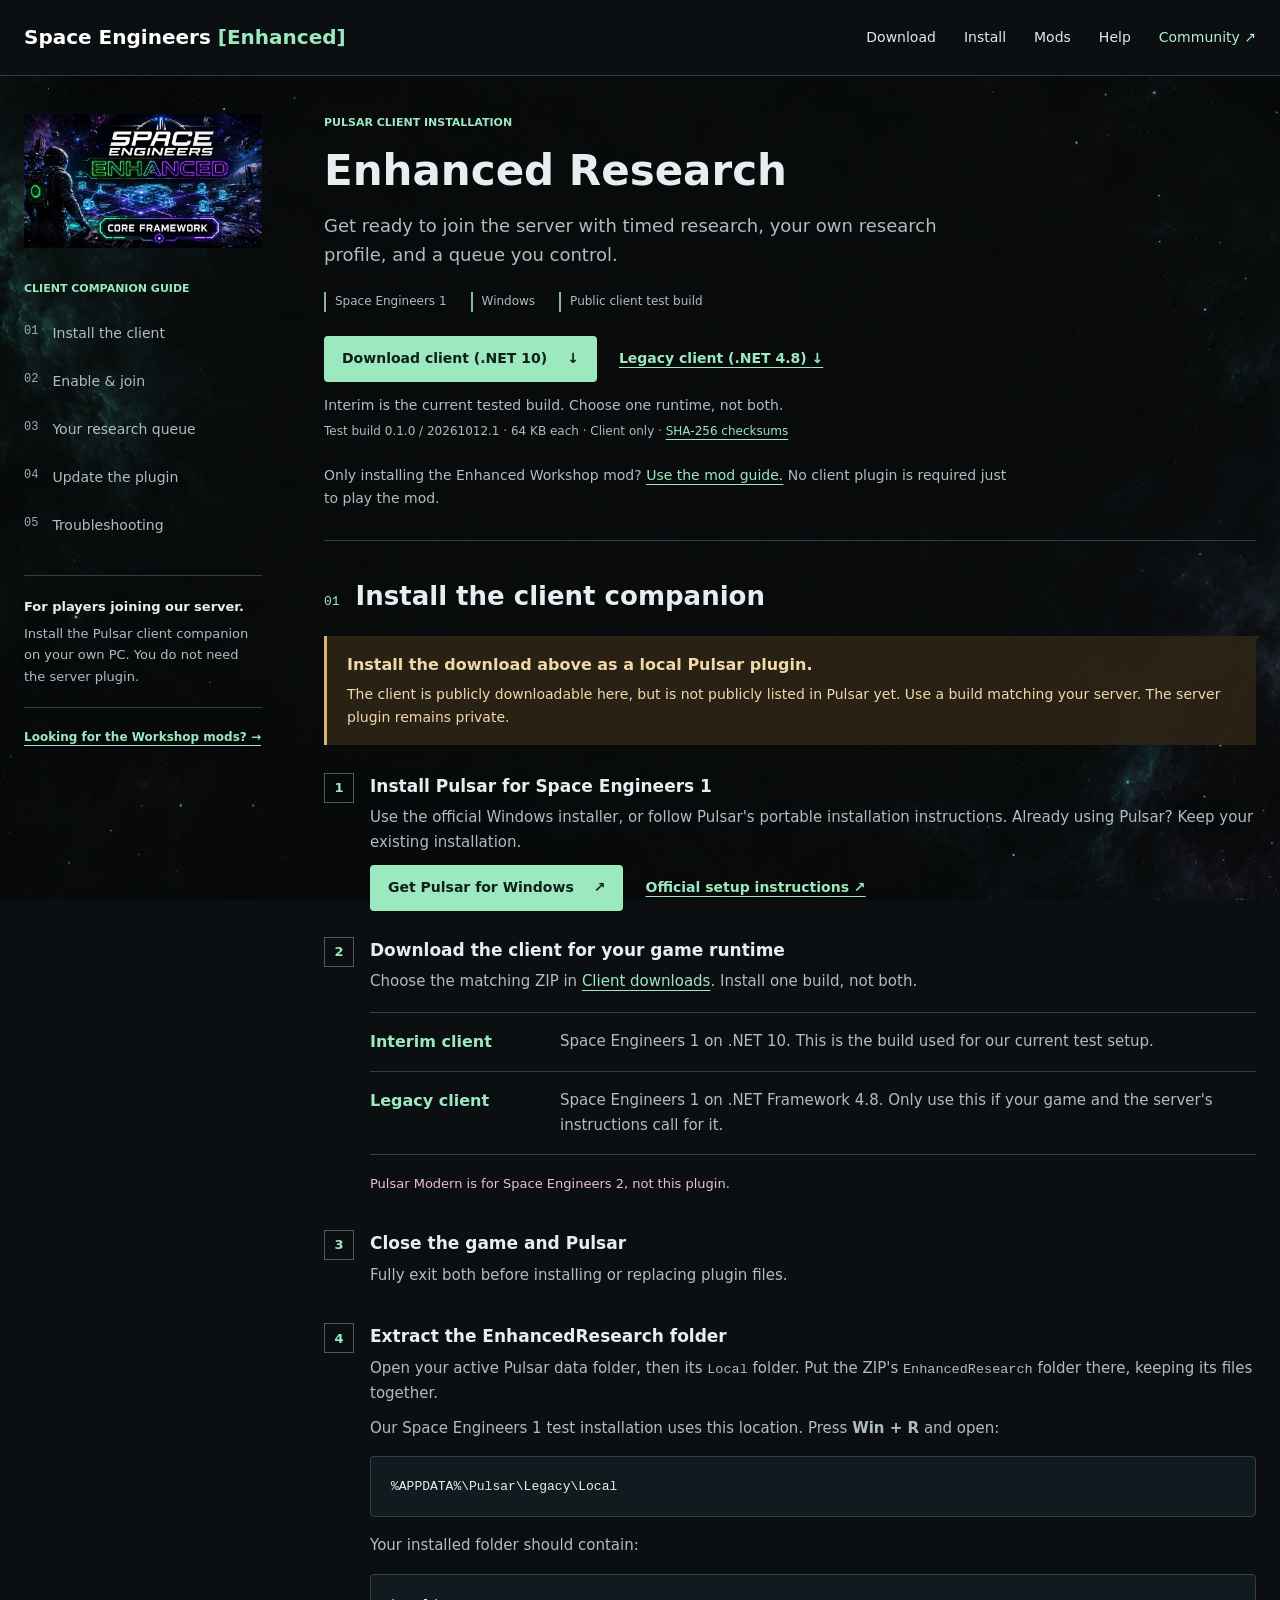
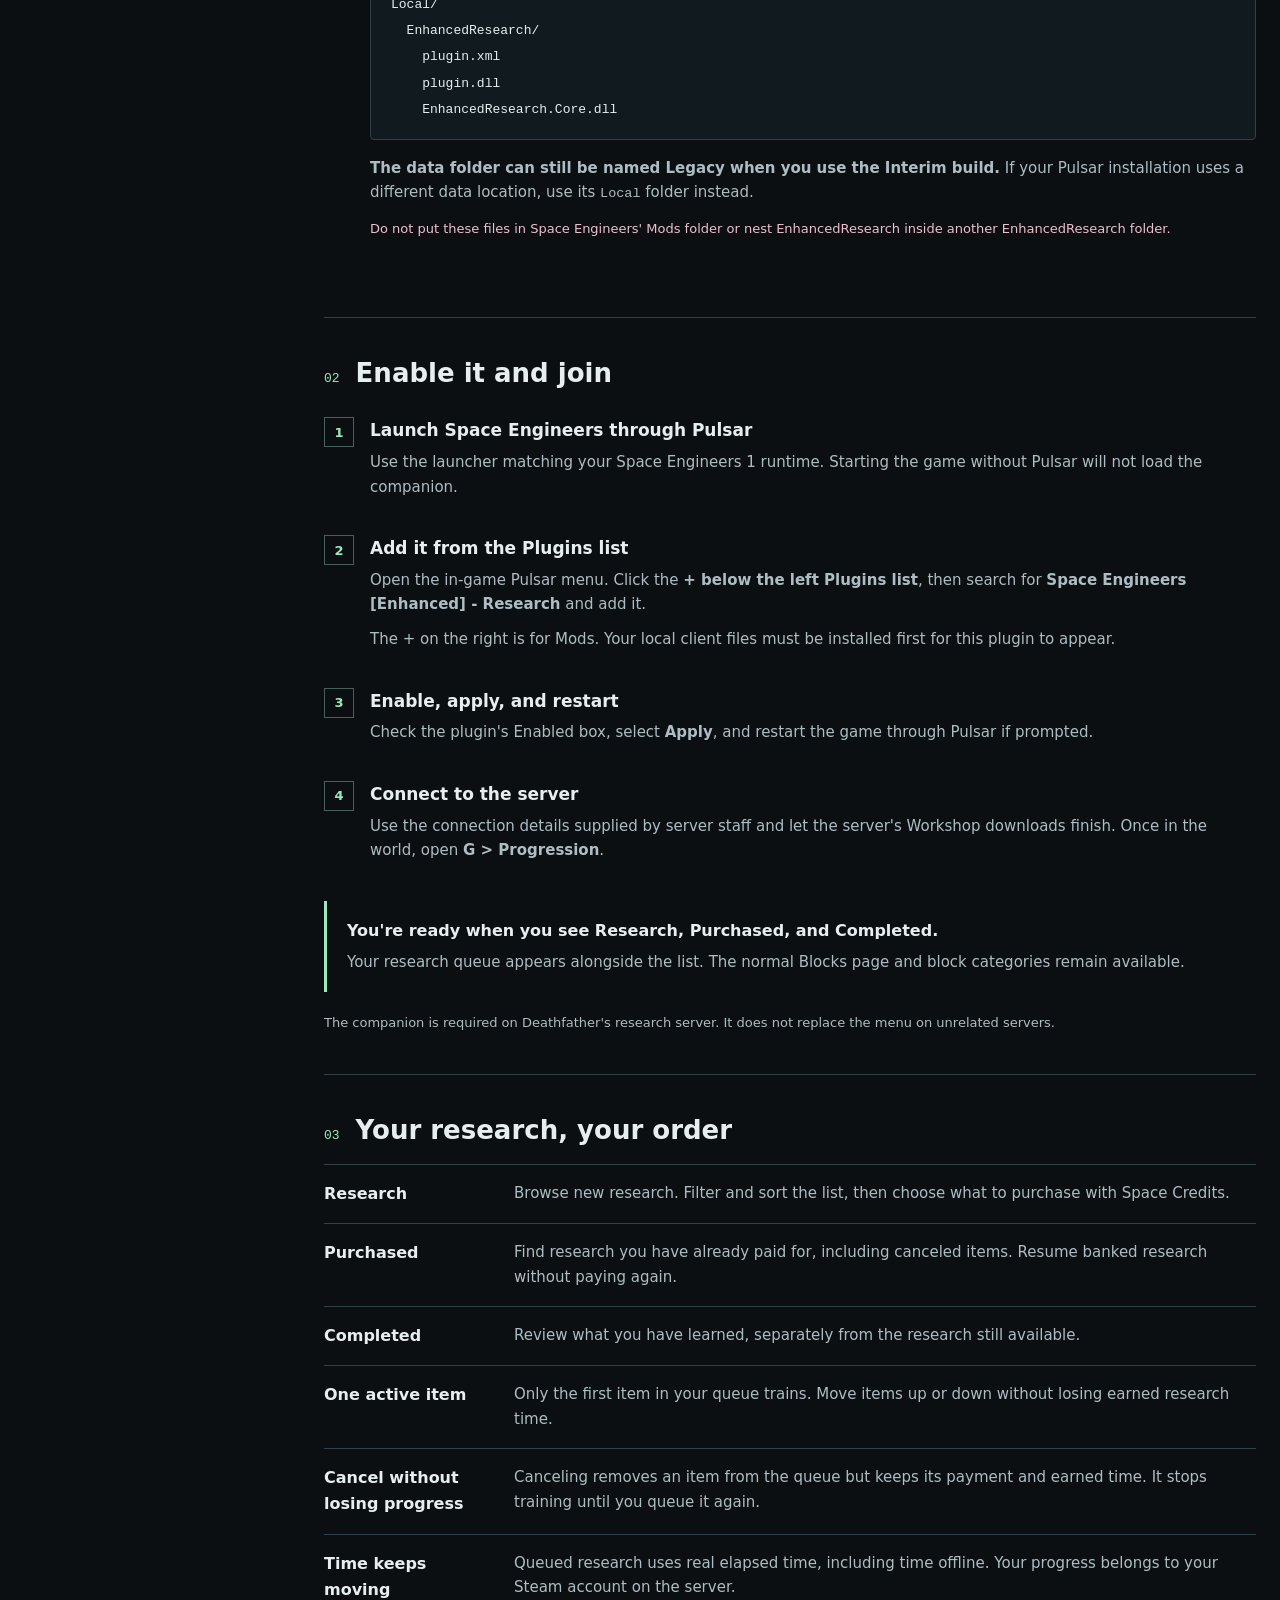
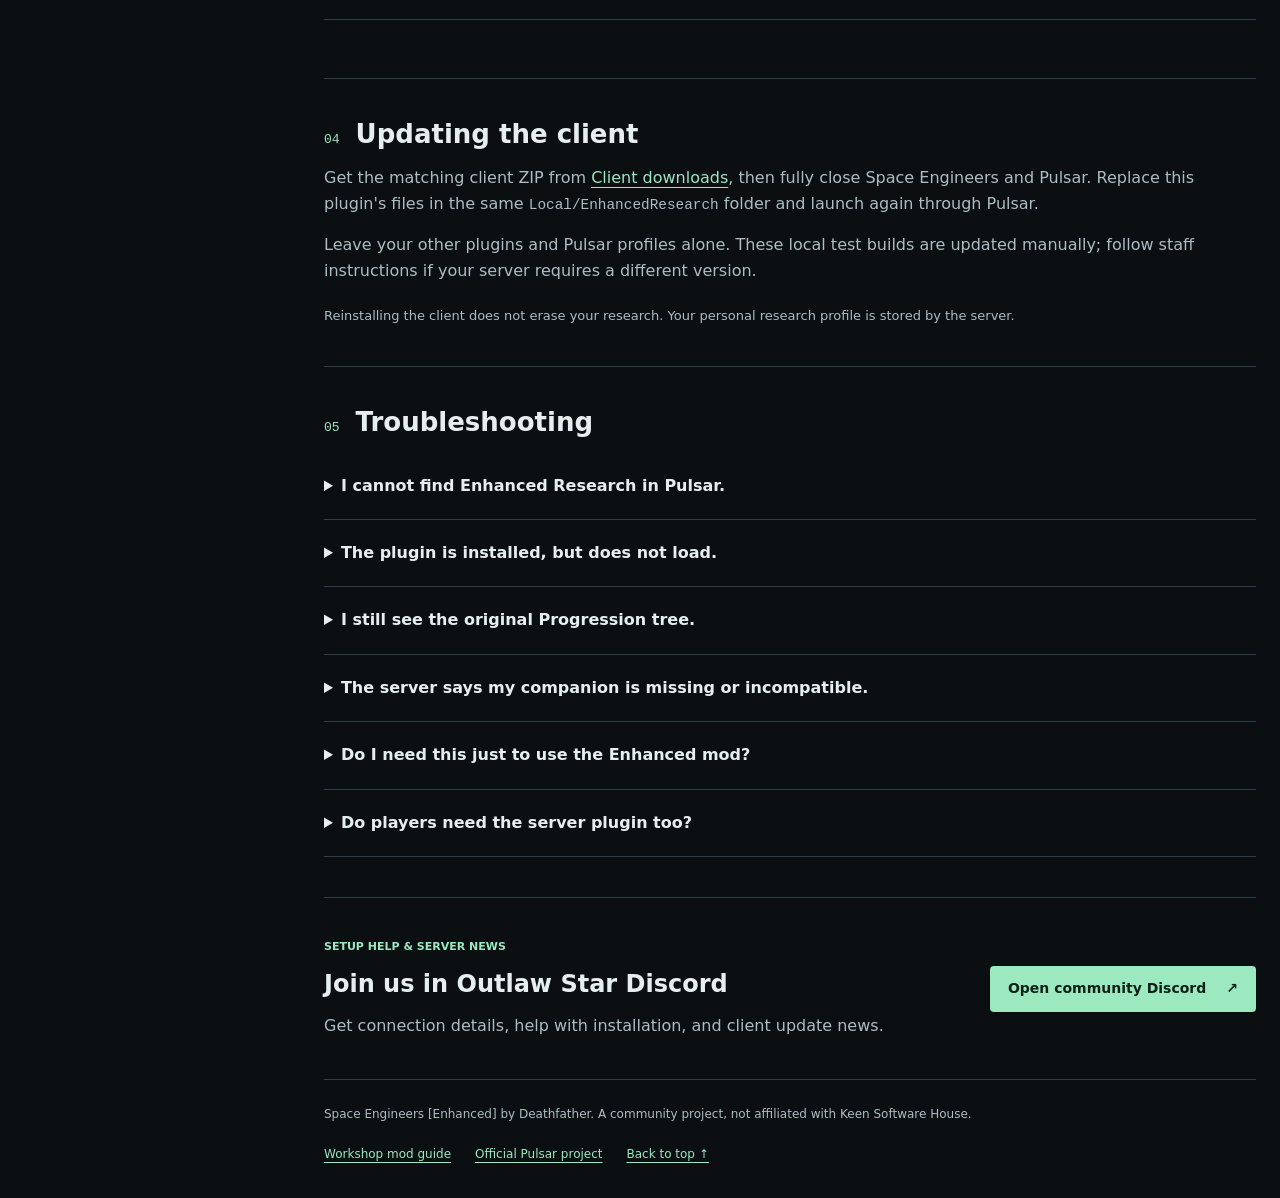
==== docs/index.html @ 2a44ee4c "Name Outlaw Star Discord in community heading" ====
<!doctype html>
<html lang="en">
<head>
  <meta charset="utf-8">
  <meta name="viewport" content="width=device-width, initial-scale=1">
  <title>Enhanced Research | Client Installation</title>
  <meta name="description" content="Install the Enhanced Research client companion with Pulsar for Space Engineers 1. Client setup, activation, updates, and troubleshooting for players.">
  <meta name="theme-color" content="#0b0f12">
  <meta property="og:title" content="Enhanced Research | Client Installation">
  <meta property="og:description" content="Get your Pulsar client companion ready for the Enhanced Research server.">
  <meta property="og:type" content="website">
  <meta property="og:url" content="https://deathfather.github.io/Space-Engineers-Enhanced/">
  <meta property="og:image" content="https://deathfather.github.io/Space-Engineers-Enhanced/assets/enhanced.jpg">
  <link rel="canonical" href="https://deathfather.github.io/Space-Engineers-Enhanced/">
  <link rel="stylesheet" href="styles.css?v=5">
</head>
<body>
  <a class="skip" href="#main">Skip to guide</a>
  <header class="site-header">
    <a class="wordmark" href="#main">Space Engineers <span>[Enhanced]</span></a>
    <nav aria-label="Main navigation">
      <a href="#downloads">Download</a><a href="#install">Install</a><a href="mods.html">Mods</a><a href="#help">Help</a>
      <a class="community-link" href="https://discord.gg/V2mS2hEQAy">Community <span aria-hidden="true">&#8599;</span></a>
    </nav>
  </header>

  <div class="page-layout">
    <aside class="sidebar" aria-label="Guide navigation">
      <a class="brand-art" href="assets/enhanced.jpg" aria-label="View Enhanced artwork">
        <img src="assets/enhanced.jpg" alt="Space Engineers Enhanced artwork" width="1672" height="941">
      </a>
      <p class="nav-label">CLIENT COMPANION GUIDE</p>
      <nav aria-label="On this page">
        <a href="#install"><span>01</span>Install the client</a>
        <a href="#activate"><span>02</span>Enable &amp; join</a>
        <a href="#research"><span>03</span>Your research queue</a>
        <a href="#updates"><span>04</span>Update the plugin</a>
        <a href="#help"><span>05</span>Troubleshooting</a>
      </nav>
      <div class="sidebar-note"><strong>For players joining our server.</strong><p>Install the Pulsar client companion on your own PC. You do not need the server plugin.</p></div>
      <a class="text-link" href="mods.html">Looking for the Workshop mods? <span aria-hidden="true">&#8594;</span></a>
    </aside>

    <main id="main">
      <div class="page-intro">
        <p class="eyebrow">PULSAR CLIENT INSTALLATION</p>
        <h1>Enhanced Research</h1>
        <p class="intro">Get ready to join the server with timed research, your own research profile, and a queue you control.</p>
        <div class="intro-meta"><span>Space Engineers 1</span><span>Windows</span><span>Public client test build</span></div>
        <div id="downloads" class="client-downloads" aria-label="Client downloads">
          <div class="install-links">
            <a class="button primary" href="downloads/EnhancedResearch-Client-Interim-0.1.0-20261012.1.zip" download>Download client (.NET 10) <span aria-hidden="true">&#8595;</span></a>
            <a class="text-link" href="downloads/EnhancedResearch-Client-Legacy-0.1.0-20261012.1.zip" download>Legacy client (.NET 4.8) <span aria-hidden="true">&#8595;</span></a>
          </div>
          <p>Interim is the current tested build. Choose one runtime, not both.</p>
          <p class="download-meta">Test build 0.1.0 / 20261012.1 &middot; 64 KB each &middot; Client only &middot; <a href="downloads/checksums.json">SHA-256 checksums</a></p>
        </div>
        <p class="guide-switch">Only installing the Enhanced Workshop mod? <a href="mods.html">Use the mod guide.</a> No client plugin is required just to play the mod.</p>
      </div>

      <section id="install" aria-labelledby="install-title">
        <div class="section-title"><span class="section-number">01</span><h2 id="install-title">Install the client companion</h2></div>
        <div class="notice"><strong>Install the download above as a local Pulsar plugin.</strong><p>The client is publicly downloadable here, but is not publicly listed in Pulsar yet. Use a build matching your server. The server plugin remains private.</p></div>
        <ol class="steps">
          <li><div><h4>Install Pulsar for Space Engineers 1</h4><p>Use the official Windows installer, or follow Pulsar's portable installation instructions. Already using Pulsar? Keep your existing installation.</p><div class="install-links"><a class="button primary" href="https://github.com/StarCpt/Pulsar-Installer/releases/latest">Get Pulsar for Windows <span aria-hidden="true">&#8599;</span></a><a class="text-link" href="https://github.com/SpaceGT/Pulsar#readme">Official setup instructions <span aria-hidden="true">&#8599;</span></a></div></div></li>
          <li><div><h4>Download the client for your game runtime</h4><p>Choose the matching ZIP in <a href="#downloads">Client downloads</a>. Install one build, not both.</p>
            <dl class="runtime-list">
              <div><dt>Interim client</dt><dd>Space Engineers 1 on .NET 10. This is the build used for our current test setup.</dd></div>
              <div><dt>Legacy client</dt><dd>Space Engineers 1 on .NET Framework 4.8. Only use this if your game and the server's instructions call for it.</dd></div>
            </dl>
            <p class="inline-note">Pulsar Modern is for Space Engineers 2, not this plugin.</p>
          </div></li>
          <li><div><h4>Close the game and Pulsar</h4><p>Fully exit both before installing or replacing plugin files.</p></div></li>
          <li><div><h4>Extract the EnhancedResearch folder</h4><p>Open your active Pulsar data folder, then its <code>Local</code> folder. Put the ZIP's <code>EnhancedResearch</code> folder there, keeping its files together.</p><p>Our Space Engineers 1 test installation uses this location. Press <strong>Win + R</strong> and open:</p>
            <pre class="folder-path"><code>%APPDATA%\Pulsar\Legacy\Local</code></pre>
            <p>Your installed folder should contain:</p>
            <pre class="file-tree"><code>Local/
  EnhancedResearch/
    plugin.xml
    plugin.dll
    EnhancedResearch.Core.dll</code></pre>
            <p><strong>The data folder can still be named Legacy when you use the Interim build.</strong> If your Pulsar installation uses a different data location, use its <code>Local</code> folder instead.</p>
            <p class="inline-note">Do not put these files in Space Engineers' Mods folder or nest EnhancedResearch inside another EnhancedResearch folder.</p>
          </div></li>
        </ol>
      </section>

      <section id="activate" aria-labelledby="activate-title">
        <div class="section-title"><span class="section-number">02</span><h2 id="activate-title">Enable it and join</h2></div>
        <ol class="steps">
          <li><div><h4>Launch Space Engineers through Pulsar</h4><p>Use the launcher matching your Space Engineers 1 runtime. Starting the game without Pulsar will not load the companion.</p></div></li>
          <li><div><h4>Add it from the Plugins list</h4><p>Open the in-game Pulsar menu. Click the <strong>+ below the left Plugins list</strong>, then search for <strong>Space Engineers [Enhanced] - Research</strong> and add it.</p><p>The + on the right is for Mods. Your local client files must be installed first for this plugin to appear.</p></div></li>
          <li><div><h4>Enable, apply, and restart</h4><p>Check the plugin's Enabled box, select <strong>Apply</strong>, and restart the game through Pulsar if prompted.</p></div></li>
          <li><div><h4>Connect to the server</h4><p>Use the connection details supplied by server staff and let the server's Workshop downloads finish. Once in the world, open <strong>G &gt; Progression</strong>.</p></div></li>
        </ol>
        <div class="success-note"><strong>You're ready when you see Research, Purchased, and Completed.</strong><p>Your research queue appears alongside the list. The normal Blocks page and block categories remain available.</p></div>
        <p class="footnote">The companion is required on Deathfather's research server. It does not replace the menu on unrelated servers.</p>
      </section>

      <section id="research" aria-labelledby="research-title">
        <div class="section-title"><span class="section-number">03</span><h2 id="research-title">Your research, your order</h2></div>
        <dl class="feature-list">
          <div><dt>Research</dt><dd>Browse new research. Filter and sort the list, then choose what to purchase with Space Credits.</dd></div>
          <div><dt>Purchased</dt><dd>Find research you have already paid for, including canceled items. Resume banked research without paying again.</dd></div>
          <div><dt>Completed</dt><dd>Review what you have learned, separately from the research still available.</dd></div>
          <div><dt>One active item</dt><dd>Only the first item in your queue trains. Move items up or down without losing earned research time.</dd></div>
          <div><dt>Cancel without losing progress</dt><dd>Canceling removes an item from the queue but keeps its payment and earned time. It stops training until you queue it again.</dd></div>
          <div><dt>Time keeps moving</dt><dd>Queued research uses real elapsed time, including time offline. Your progress belongs to your Steam account on the server.</dd></div>
        </dl>
      </section>

      <section id="updates" aria-labelledby="updates-title">
        <div class="section-title"><span class="section-number">04</span><h2 id="updates-title">Updating the client</h2></div>
        <p>Get the matching client ZIP from <a href="#downloads">Client downloads</a>, then fully close Space Engineers and Pulsar. Replace this plugin's files in the same <code>Local/EnhancedResearch</code> folder and launch again through Pulsar.</p>
        <p>Leave your other plugins and Pulsar profiles alone. These local test builds are updated manually; follow staff instructions if your server requires a different version.</p>
        <p class="footnote">Reinstalling the client does not erase your research. Your personal research profile is stored by the server.</p>
      </section>

      <section id="help" aria-labelledby="help-title">
        <div class="section-title"><span class="section-number">05</span><h2 id="help-title">Troubleshooting</h2></div>
        <details><summary>I cannot find Enhanced Research in Pulsar.</summary><div><p>Install the downloaded client package first, then restart through Pulsar. Check that <code>plugin.xml</code>, <code>plugin.dll</code>, and <code>EnhancedResearch.Core.dll</code> are directly inside your active <code>Local/EnhancedResearch</code> folder.</p><p>Click the <strong>+ below the left Plugins list</strong> and search there. This download is not a Pulsar catalog listing, so the local package must be installed before it appears.</p></div></details>
        <details><summary>The plugin is installed, but does not load.</summary><div><p>Check that you have the correct Interim or Legacy build, that it is enabled in your active Pulsar profile, and that you launched through Pulsar. Do not mix files from the two builds. Send staff the Pulsar log if it still fails.</p></div></details>
        <details><summary>I still see the original Progression tree.</summary><div><p>Confirm that you are connected to the Enhanced Research server, not a different server or a local world. Check the plugin is enabled, apply the change, and restart through Pulsar. The custom page only activates on a compatible server.</p></div></details>
        <details><summary>The server says my companion is missing or incompatible.</summary><div><p>Ask staff for the client version matching the server. Close the game, install that package, enable it in Pulsar, and reconnect. Installing only the Workshop mods does not install the companion.</p></div></details>
        <details><summary>Do I need this just to use the Enhanced mod?</summary><div><p>No. The Enhanced Workshop mod works without Pulsar or this client plugin. This installation is for players joining a server that requires the companion. The optional Workshop Research add-on uses the native tree and is a different product. See the <a href="mods.html">Workshop mod guide</a> for those options.</p></div></details>
        <details><summary>Do players need the server plugin too?</summary><div><p>No. Players only install the Pulsar client companion. The server component is managed by the server operator and is not being publicly distributed.</p></div></details>
      </section>

      <section class="community" aria-labelledby="community-title"><div><p class="eyebrow">SETUP HELP &amp; SERVER NEWS</p><h2 id="community-title">Join us in Outlaw Star Discord</h2><p>Get connection details, help with installation, and client update news.</p></div><a class="button primary" href="https://discord.gg/V2mS2hEQAy">Open community Discord <span aria-hidden="true">&#8599;</span></a></section>
      <footer><p>Space Engineers [Enhanced] by Deathfather. A community project, not affiliated with Keen Software House.</p><div><a href="mods.html">Workshop mod guide</a><a href="https://github.com/SpaceGT/Pulsar">Official Pulsar project</a><a href="#main">Back to top &#8593;</a></div></footer>
    </main>
  </div>
</body>
</html>
---- docs/styles.css ----
:root {
  font-family: "Segoe UI", system-ui, sans-serif;
  color: #e7eef0;
  background: #0b0f12;
  color-scheme: dark;
  font-synthesis: none;
  --ink: #e7eef0;
  --muted: #adbdc3;
  --line: #304047;
  --green: #9ce8bf;
  --mint: #b6efcc;
}
* { box-sizing: border-box; letter-spacing: 0; }
html { scroll-behavior: smooth; scroll-padding-top: 98px; }
body { margin: 0; font-size: 16px; line-height: 1.65; position: relative; isolation: isolate; }
body::before { content: ""; position: fixed; inset: 0; z-index: -1; pointer-events: none; background: #0b0f12 url('assets/space-background.png') center / cover no-repeat; opacity: .8; }
button, input { font: inherit; }
button, a { -webkit-tap-highlight-color: transparent; }
a { color: var(--green); text-underline-offset: 4px; }
a:hover { color: #dcffed; }
:focus-visible { outline: 3px solid #eac486; outline-offset: 4px; }
img { display: block; max-width: 100%; height: auto; }
button { cursor: pointer; }
[hidden] { display: none !important; }
h1, h2, h3, h4, p { margin: 0 0 14px; }
h1, h2, h3, h4 { line-height: 1.2; }
h1 { font-size: 42px; font-weight: 720; }
h1 span { color: var(--green); }
h2 { font-size: 26px; font-weight: 650; }
h3 { font-size: 21px; font-weight: 650; }
h4 { font-size: 17px; font-weight: 650; }
strong { font-weight: 650; }
.skip { position: fixed; top: -80px; left: 20px; z-index: 100; padding: 12px 20px; background: #141d22; }
.skip:focus { top: 10px; }
.site-header { position: sticky; top: 0; z-index: 10; min-height: 76px; padding: 14px max(24px, calc((100% - 1320px) / 2)); background: #0b0f12; border-bottom: 1px solid var(--line); color: white; display: flex; align-items: center; justify-content: space-between; gap: 20px; }
.wordmark { color: white; font-size: 20px; font-weight: 800; text-decoration: none; line-height: 1.25; }
.wordmark span { color: var(--green); }
.wordmark:hover { color: var(--mint); }
.site-header nav { display: flex; gap: 28px; align-items: center; }
.site-header nav a { color: #e2e9e4; text-decoration: none; font-size: 14px; }
.site-header nav a:hover { color: var(--mint); text-decoration: underline; }
.site-header .community-link { color: var(--mint); }
.page-layout { max-width: 1320px; margin: auto; display: grid; grid-template-columns: 238px minmax(0, 1fr); gap: 62px; padding: 38px 24px 0; }
.sidebar { align-self: start; position: sticky; top: 110px; }
.brand-art { display: block; margin-bottom: 32px; }
.brand-art img { width: 100%; aspect-ratio: 1672 / 941; }
.nav-label, .eyebrow { font-size: 11px; font-weight: 750; color: var(--green); }
.sidebar nav { display: grid; gap: 4px; }
.sidebar nav a { display: flex; gap: 14px; padding: 10px 0; color: var(--muted); font-size: 14px; text-decoration: none; border-bottom: 1px solid transparent; }
.sidebar nav a:hover { color: var(--green); border-color: var(--line); }
.sidebar nav a span { color: #9aaeb6; font-family: ui-monospace, monospace; font-size: 12px; }
.sidebar-note { margin-top: 26px; padding: 20px 0; border-top: 1px solid var(--line); border-bottom: 1px solid var(--line); font-size: 13px; }
.sidebar-note p { margin: 6px 0 0; color: var(--muted); }
.sidebar > .text-link { display: inline-block; font-size: 12px; margin-top: 20px; }
main { min-width: 0; }
.page-intro { padding: 0 0 30px; border-bottom: 1px solid var(--line); }
.intro { max-width: 670px; font-size: 18px; color: var(--muted); }
.intro-meta { display: flex; flex-wrap: wrap; gap: 10px 24px; margin-top: 22px; font-size: 12px; color: var(--muted); }
.intro-meta span { border-left: 2px solid #81bc96; padding-left: 9px; }
.guide-switch { margin: 22px 0 0; font-size: 14px; color: var(--muted); max-width: 690px; }
.install-links { display: flex; align-items: center; flex-wrap: wrap; gap: 14px 22px; }
.client-downloads { margin-top: 24px; }
.client-downloads > p { margin: 12px 0 0; color: var(--muted); font-size: 14px; }
.client-downloads .download-meta { margin-top: 5px; font-size: 12px; }
code { font-family: ui-monospace, Consolas, monospace; font-size: .9em; overflow-wrap: anywhere; }
pre { padding: 16px 20px; background: #111a1e; border: 1px solid var(--line); border-radius: 4px; white-space: pre-wrap; overflow-wrap: anywhere; }
pre code { font-size: 13px; }
.runtime-list, .feature-list { margin: 18px 0; border-top: 1px solid var(--line); }
.runtime-list > div, .feature-list > div { display: grid; grid-template-columns: 170px minmax(0, 1fr); gap: 20px; padding: 16px 0; border-bottom: 1px solid var(--line); }
dt { font-weight: 650; }
dd { margin: 0; font-size: 15px; color: var(--muted); }
.runtime-list dt { color: var(--green); }
.success-note { padding: 17px 0 17px 20px; border-left: 3px solid var(--green); }
.success-note p { margin: 6px 0 0; color: var(--muted); font-size: 15px; }
section { padding: 40px 0; border-bottom: 1px solid var(--line); }
.section-title { display: flex; gap: 16px; align-items: baseline; margin-bottom: 14px; }
.section-title h2 { margin: 0; }
.section-number { font-family: ui-monospace, monospace; font-size: 13px; color: var(--green); }
section > p { color: var(--muted); }
.notice { padding: 16px 20px; margin: 24px 0; border-left: 3px solid #d9b36e; background: rgba(44,36,22,.94); color: #f1d8ab; }
.notice p { margin: 4px 0 0; font-size: 14px; }
.edition-tabs { display: flex; border-bottom: 1px solid var(--line); margin: 28px 0 0; gap: 8px; }
.edition-tabs button { border: 0; border-bottom: 3px solid transparent; padding: 14px 24px; background: transparent; color: var(--muted); font-weight: 650; }
.edition-tabs button[aria-selected="true"] { color: var(--green); border-bottom-color: var(--green); background: #19312b; }
.edition-tabs button:hover { background: #172720; }
.edition-panel { padding-top: 28px; }
.edition-heading { display: flex; flex-wrap: wrap; align-items: center; gap: 10px 16px; margin-bottom: 15px; }
.edition-heading h3 { margin: 0; }
.badge { font-size: 10px; font-weight: 700; color: #b6c3c9; }
.edition-panel > p { color: var(--muted); }
.steps { list-style: none; counter-reset: step; padding: 0; margin: 28px 0; }
.steps > li { display: grid; grid-template-columns: 28px minmax(0, 1fr); gap: 18px; padding-bottom: 26px; }
.steps > li:last-child { padding-bottom: 0; }
.steps > li::before { counter-increment: step; content: counter(step); display: grid; place-items: center; width: 28px; height: 28px; border: 1px solid #46615a; color: var(--green); font-size: 13px; font-weight: 750; }
.steps h4 { margin: 3px 0 9px; }
.steps p { color: var(--muted); margin-bottom: 10px; font-size: 15px; }
.button { display: inline-flex; align-items: center; justify-content: space-between; gap: 20px; padding: 11px 18px; min-height: 46px; text-decoration: none; border-radius: 4px; font-size: 14px; font-weight: 650; }
.button.primary { color: #0d2119; background: var(--green); }
.button.primary:hover { color: #0d2119; background: #c2f9dc; }
.button span { flex: none; }
.rule { border-left: 3px solid #d98c9f; padding: 12px 16px; background: rgba(43,26,35,.94); font-size: 14px; }
.edition-panel .rule { color: #edc0cd; }
.footnote { font-size: 13px; color: var(--muted); margin: 20px 0 0; }
.package-list { border-top: 1px solid var(--line); }
.package-list a { display: flex; align-items: center; justify-content: space-between; gap: 18px; padding: 13px 0; border-bottom: 1px solid var(--line); text-decoration: none; }
.package-list a:hover strong { text-decoration: underline; }
.package-list small { display: block; font-size: 13px; color: var(--muted); }
.steps .inline-note { margin-top: 12px; color: #edc0cd; font-size: 13px; }
.modular-options a { gap: 16px; }
.modular-options a > span:first-child { min-width: 0; }
.tier-track { list-style: none; padding: 0; margin: 26px 0; display: grid; grid-template-columns: repeat(4, minmax(0, 1fr)); border-block: 1px solid var(--line); }
.tier-track li { padding: 20px 16px; border-left: 1px solid var(--line); }
.tier-track li:first-child { border-left: 0; padding-left: 0; }
.tier-track span { display: block; color: var(--muted); font-size: 12px; font-family: ui-monospace, monospace; }
.tier-track strong { font-size: 17px; }
.tier-track li:nth-child(2) strong { color: var(--green); }
.tier-track li:nth-child(3) strong { color: #e5c48a; }
.tier-track li:nth-child(4) strong { color: #c7b3ee; }
.quantum-copy { display: flex; gap: 26px; align-items: flex-start; }
.quantum-mark { color: var(--green); font-size: 45px; line-height: 1; flex: none; }
.quantum-copy h3 { font-size: 18px; }
.quantum-copy p { font-size: 15px; color: var(--muted); margin: 0; }
.text-link { font-weight: 600; font-size: 14px; }
details { border-bottom: 1px solid var(--line); }
summary { padding: 20px 0; font-weight: 600; cursor: pointer; }
summary:hover { color: var(--green); }
details > div { padding-bottom: 18px; color: var(--muted); font-size: 15px; }
details > div > :last-child { margin-bottom: 0; }
details ol { padding-left: 23px; }
details li { padding-left: 4px; margin-bottom: 8px; }
.community { display: flex; flex-wrap: wrap; align-items: center; justify-content: space-between; gap: 22px; border: 0; }
.community h2 { font-size: 24px; }
.community p:last-child { color: var(--muted); margin-bottom: 0; }
footer { padding: 25px 0 36px; border-top: 1px solid var(--line); color: var(--muted); font-size: 12px; }
footer > p { margin-bottom: 9px; }
footer > div { display: flex; flex-wrap: wrap; gap: 12px 24px; margin-top: 20px; }
@media (min-width: 1700px) { .page-layout { gap: 82px; } }
@media (max-width: 1050px) { .page-layout { grid-template-columns: 195px minmax(0, 1fr); gap: 32px; } }
@media (max-width: 800px) { .sidebar { display: none; } .page-layout { display: block; padding-top: 26px; } .page-intro { background-image: url('assets/enhanced.jpg'); background-repeat: no-repeat; background-size: 160px auto; background-position: right top; } .page-intro h1 { padding-top: 103px; } .page-intro .eyebrow { max-width: 145px; min-height: 27px; } }
@media (max-width: 800px) { .site-header { flex-direction: column; align-items: flex-start; gap: 10px; } html { scroll-padding-top: 115px; } }
@media (max-width: 520px) {
  html { scroll-padding-top: 115px; }
  body::before { background-position: 88% center; opacity: .55; }
  .site-header { padding: 14px 18px; gap: 12px; }
  .wordmark { font-size: 16px; }
  .site-header nav { gap: 14px; }
  .site-header nav a { font-size: 13px; }
  .site-header nav .community-link { display: none; }
  .page-layout { padding-inline: 20px; }
  h1 { font-size: 32px; }
  h2 { font-size: 23px; }
  .intro { font-size: 16px; }
  .intro-meta { gap: 8px 14px; }
  section { padding-block: 30px; }
  .section-title { gap: 12px; }
  .edition-tabs button { flex: 1; padding: 13px 9px; font-size: 14px; }
  .edition-heading h3 { font-size: 20px; }
  .steps > li { gap: 13px; }
  .notice { padding: 14px 16px; }
  .runtime-list > div, .feature-list > div { grid-template-columns: 1fr; gap: 6px; }
  pre { padding: 14px 12px; }
  .tier-track { grid-template-columns: repeat(2, minmax(0, 1fr)); }
  .tier-track li:nth-child(3) { padding-left: 0; border-left: 0; }
  .tier-track li:nth-child(n+3) { border-top: 1px solid var(--line); }
  .quantum-copy { gap: 16px; }
  .quantum-mark { font-size: 36px; }
}
@media (prefers-reduced-motion: reduce) { html { scroll-behavior: auto; } }
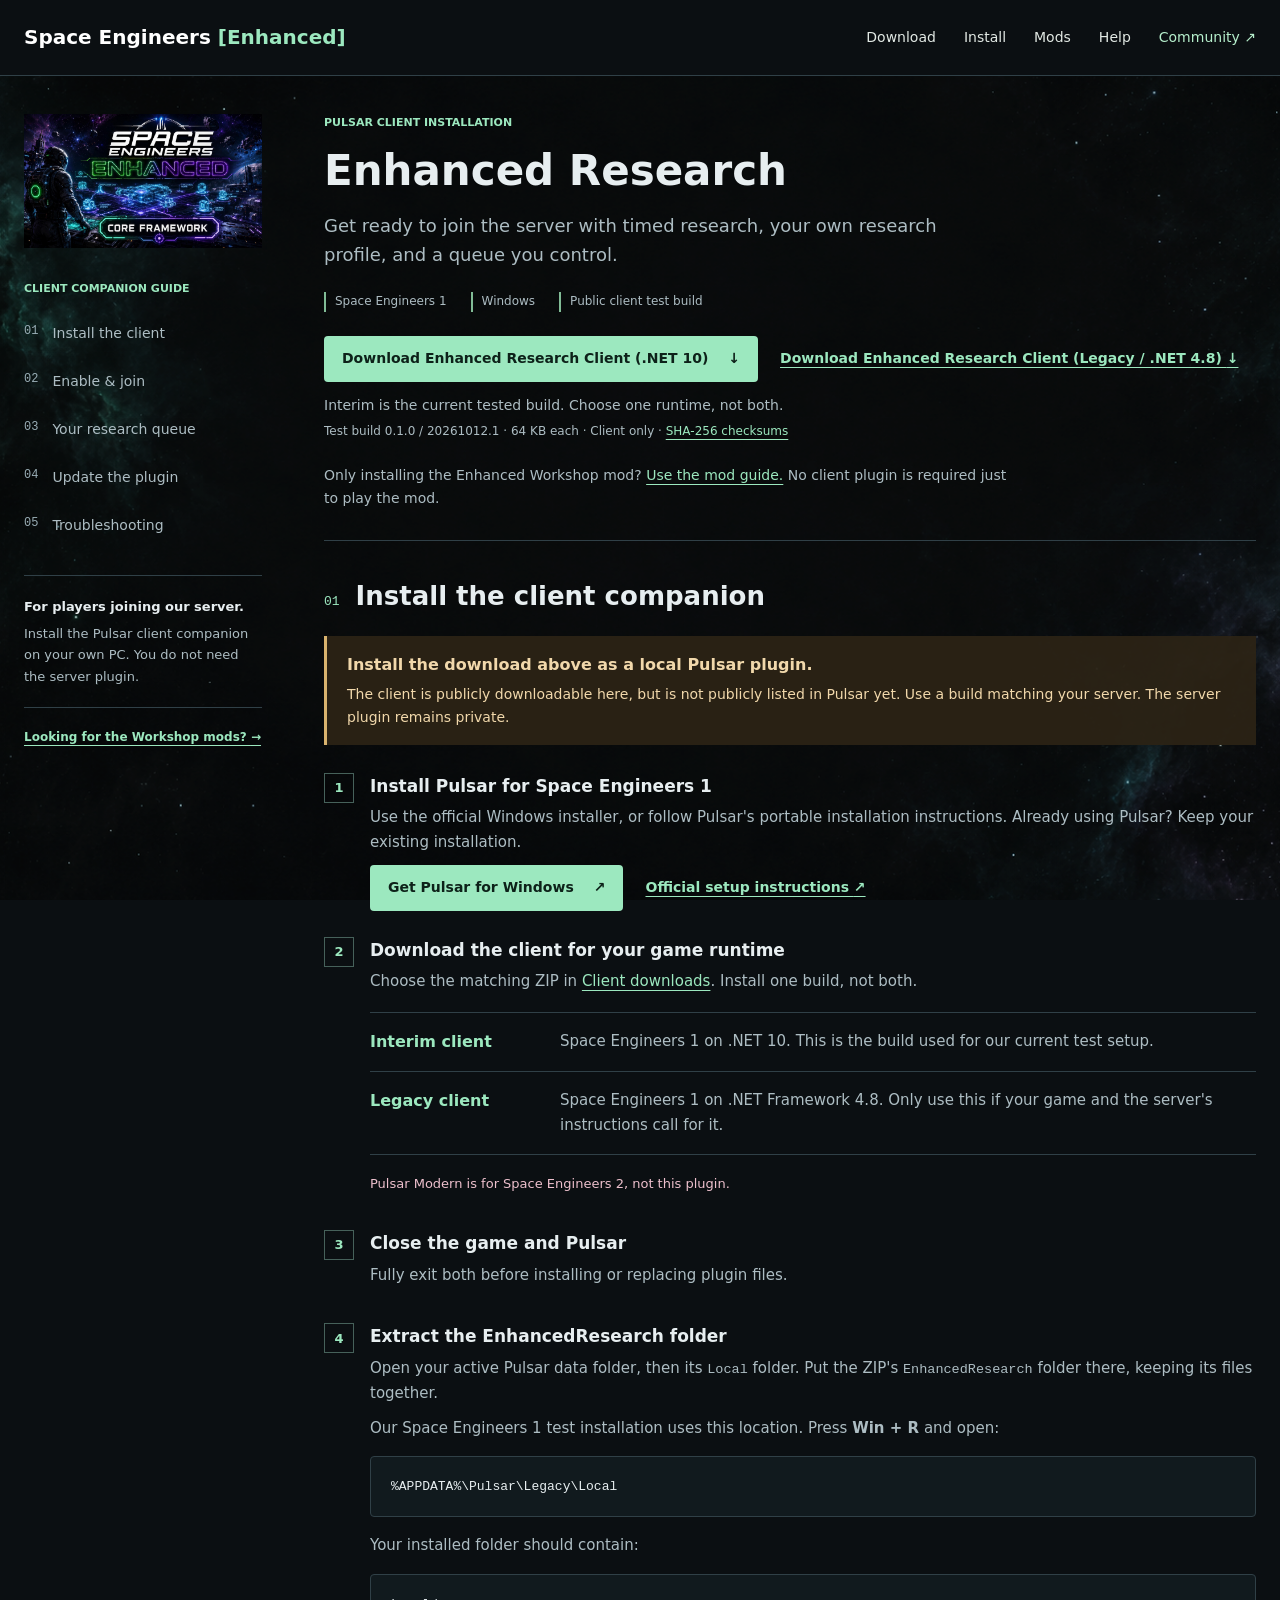
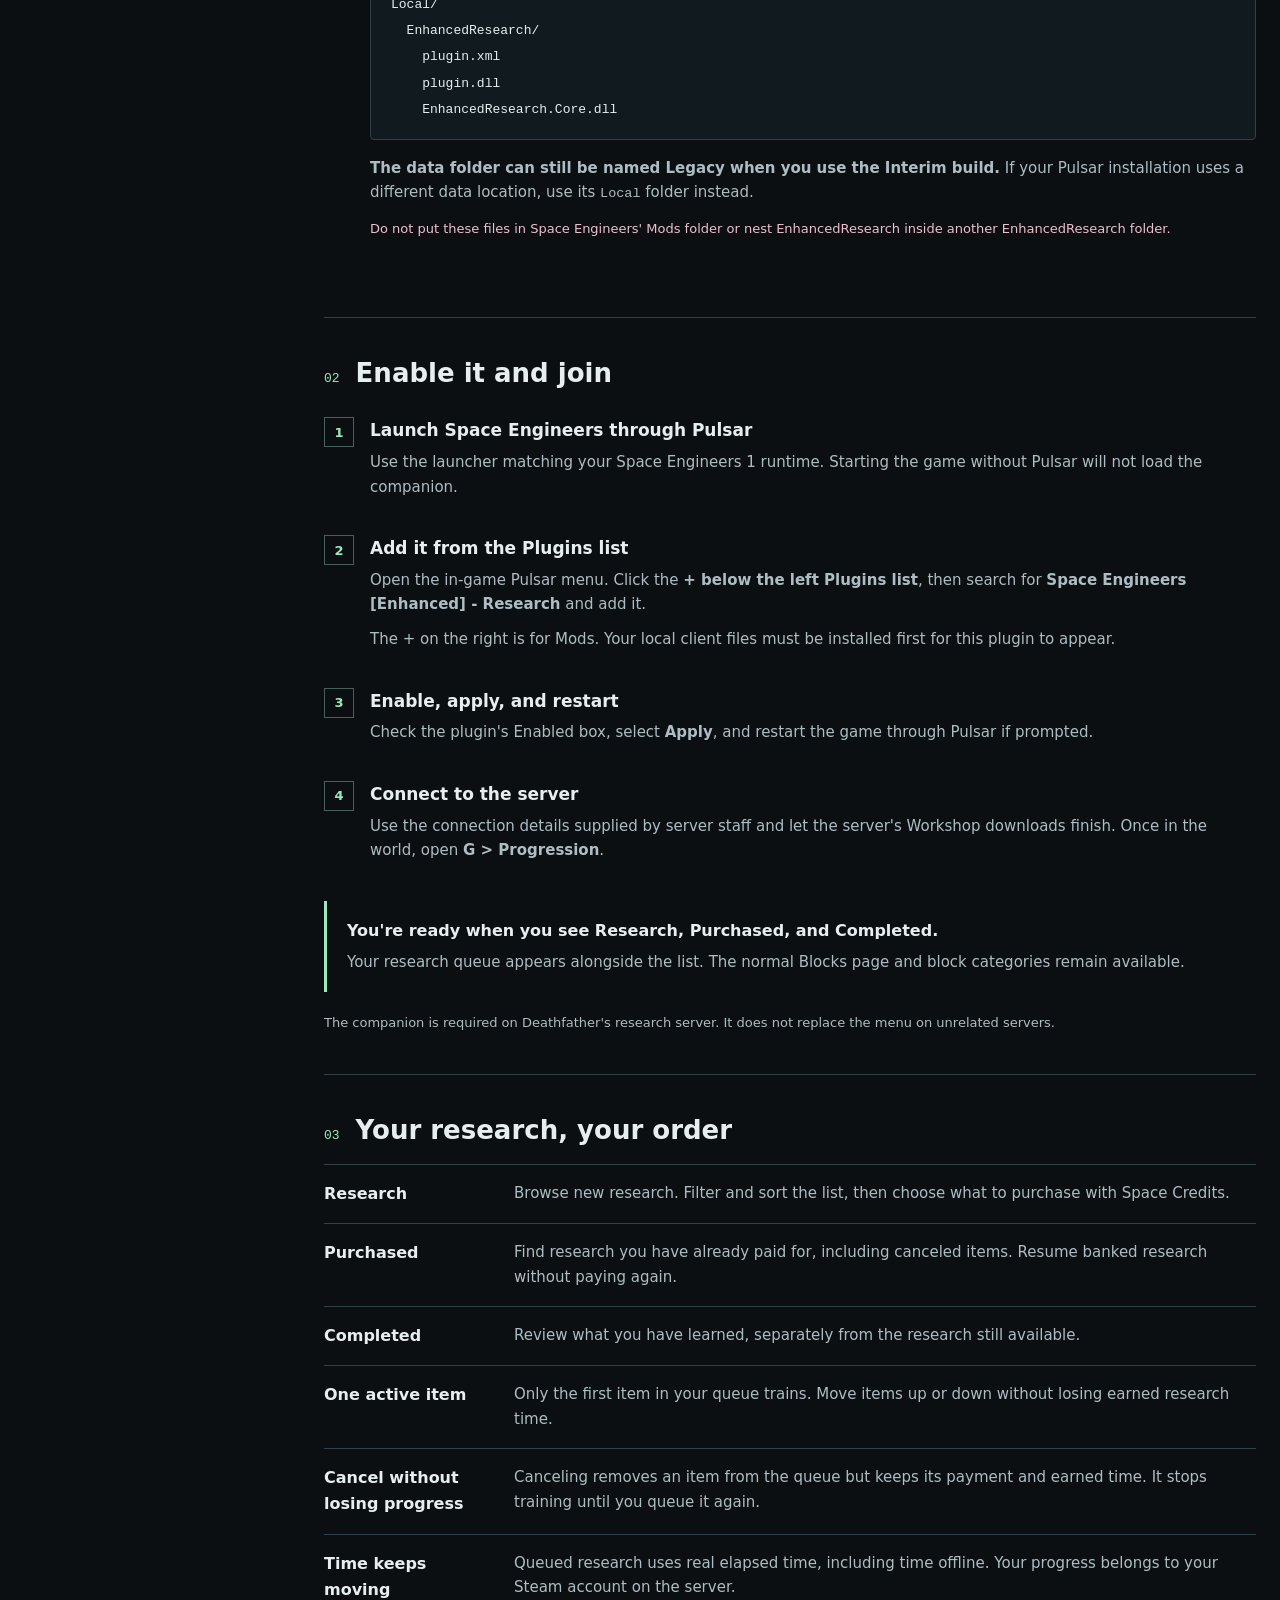
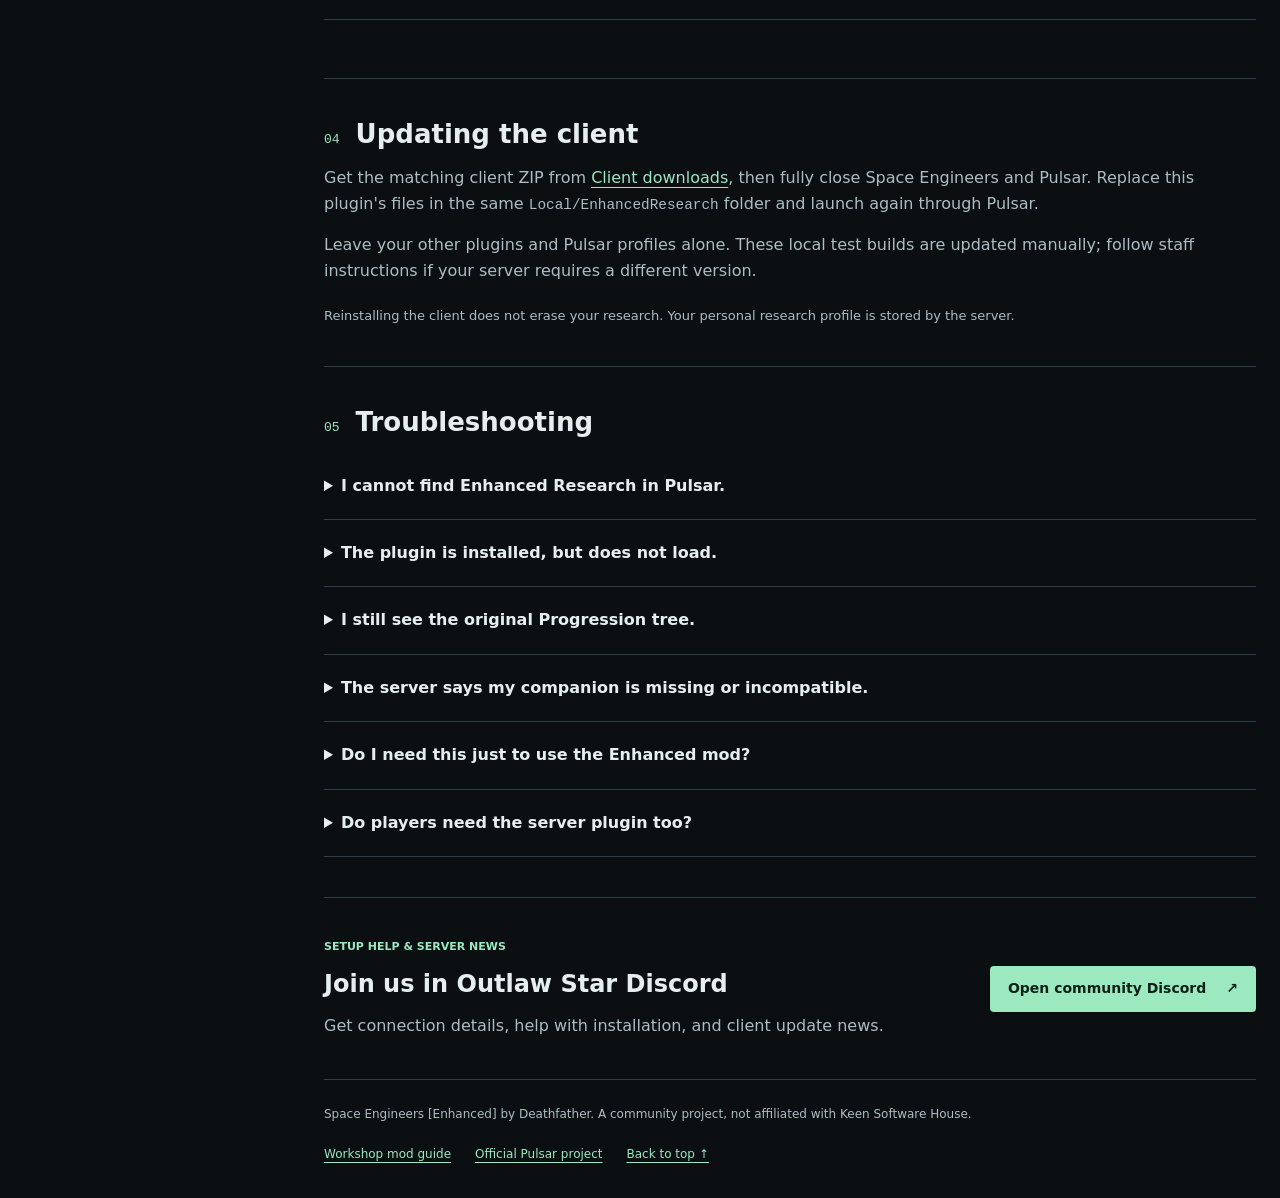
==== commit 0ac47182: "Name Enhanced Research in client download labels" ====
--- a/docs/index.html
+++ b/docs/index.html
@@ -49,8 +49,8 @@
         <div class="intro-meta"><span>Space Engineers 1</span><span>Windows</span><span>Public client test build</span></div>
         <div id="downloads" class="client-downloads" aria-label="Client downloads">
           <div class="install-links">
-            <a class="button primary" href="downloads/EnhancedResearch-Client-Interim-0.1.0-20261012.1.zip" download>Download client (.NET 10) <span aria-hidden="true">&#8595;</span></a>
-            <a class="text-link" href="downloads/EnhancedResearch-Client-Legacy-0.1.0-20261012.1.zip" download>Legacy client (.NET 4.8) <span aria-hidden="true">&#8595;</span></a>
+            <a class="button primary" href="downloads/EnhancedResearch-Client-Interim-0.1.0-20261012.1.zip" download>Download Enhanced Research Client (.NET 10) <span aria-hidden="true">&#8595;</span></a>
+            <a class="text-link" href="downloads/EnhancedResearch-Client-Legacy-0.1.0-20261012.1.zip" download>Download Enhanced Research Client (Legacy / .NET 4.8) <span aria-hidden="true">&#8595;</span></a>
           </div>
           <p>Interim is the current tested build. Choose one runtime, not both.</p>
           <p class="download-meta">Test build 0.1.0 / 20261012.1 &middot; 64 KB each &middot; Client only &middot; <a href="downloads/checksums.json">SHA-256 checksums</a></p>
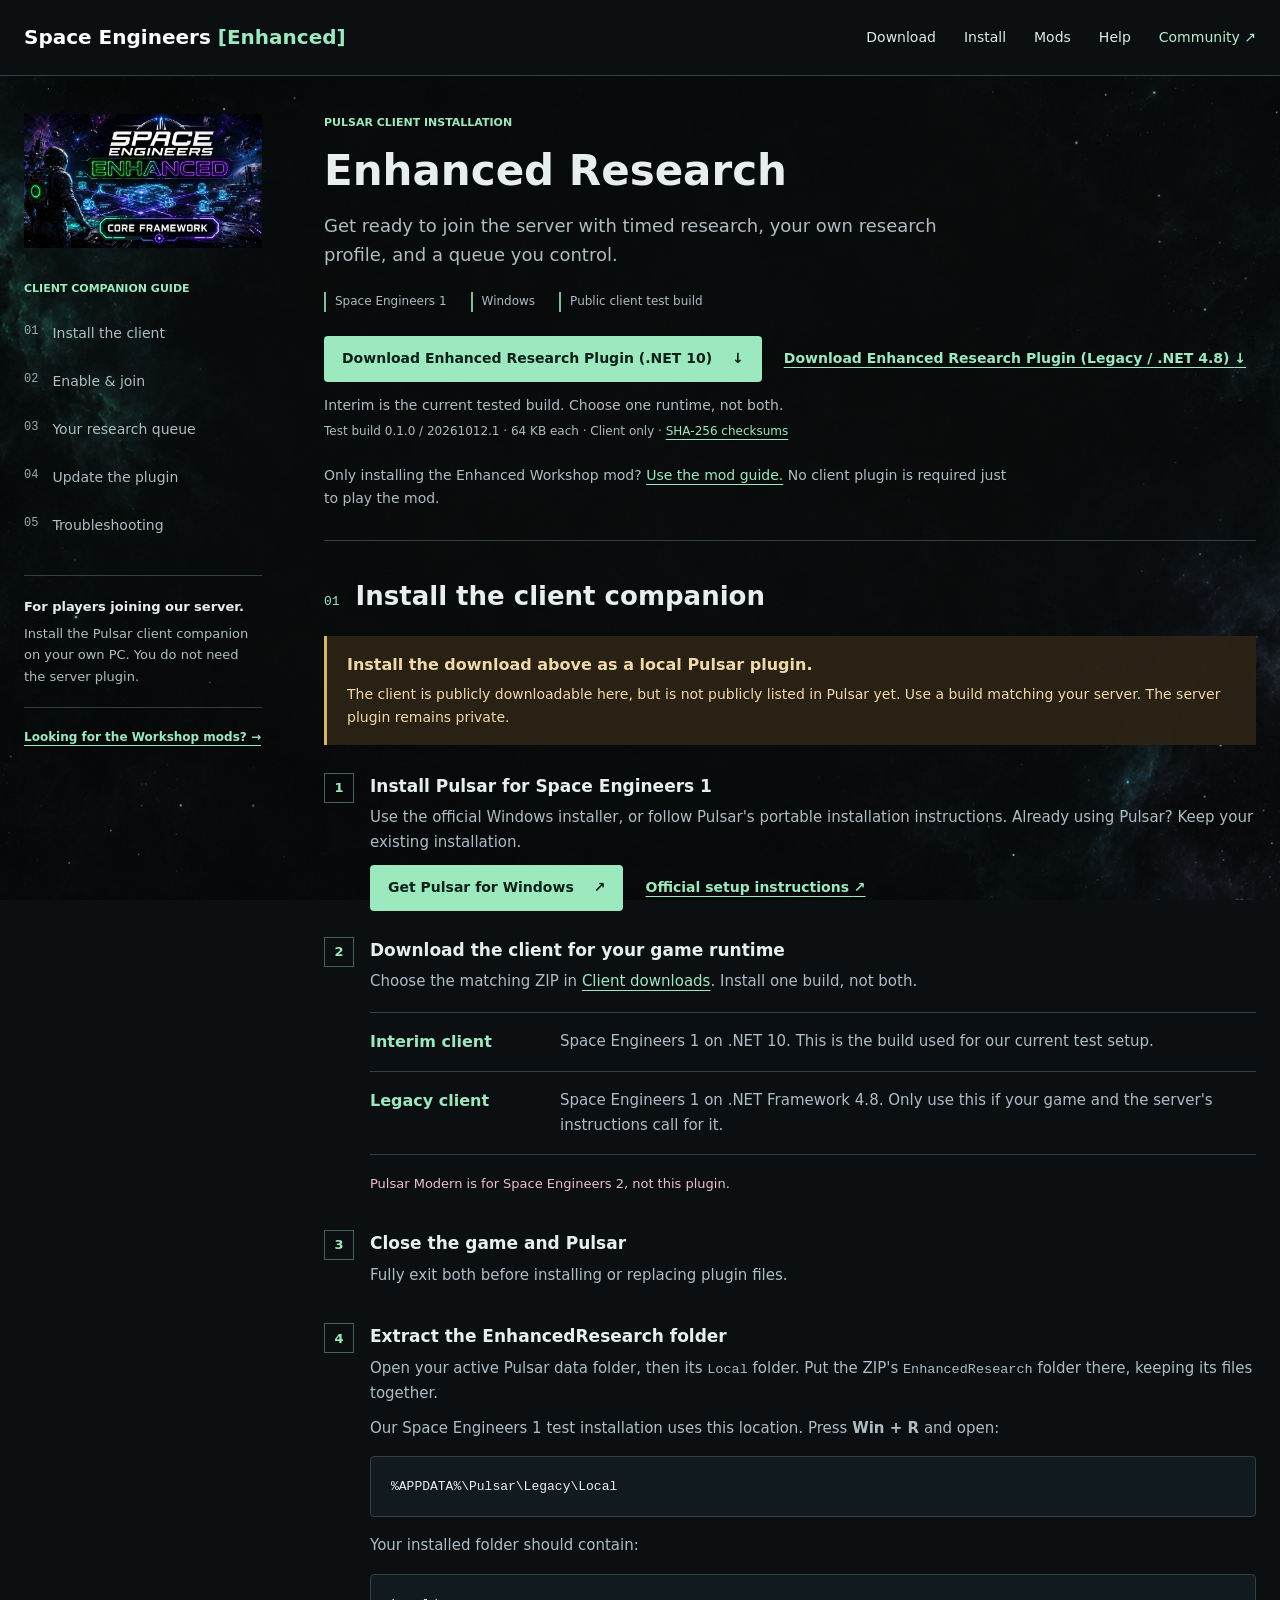
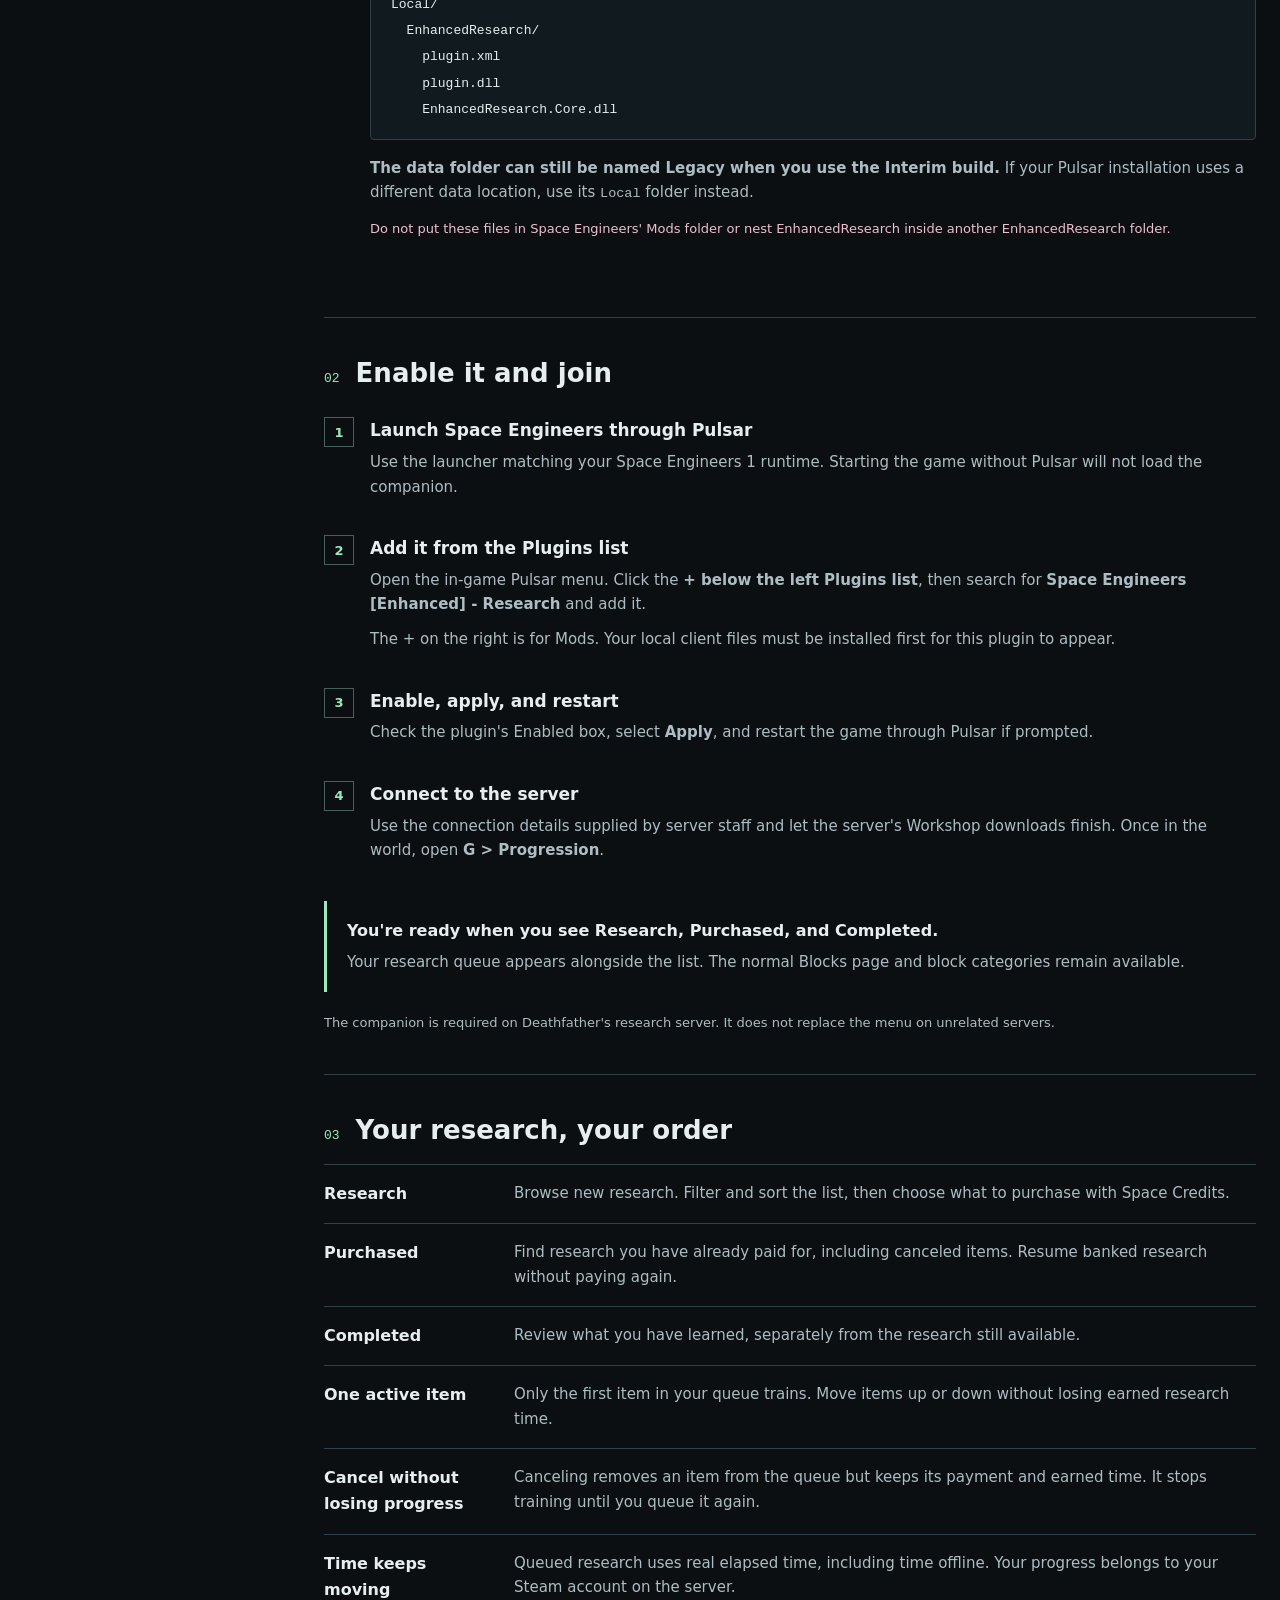
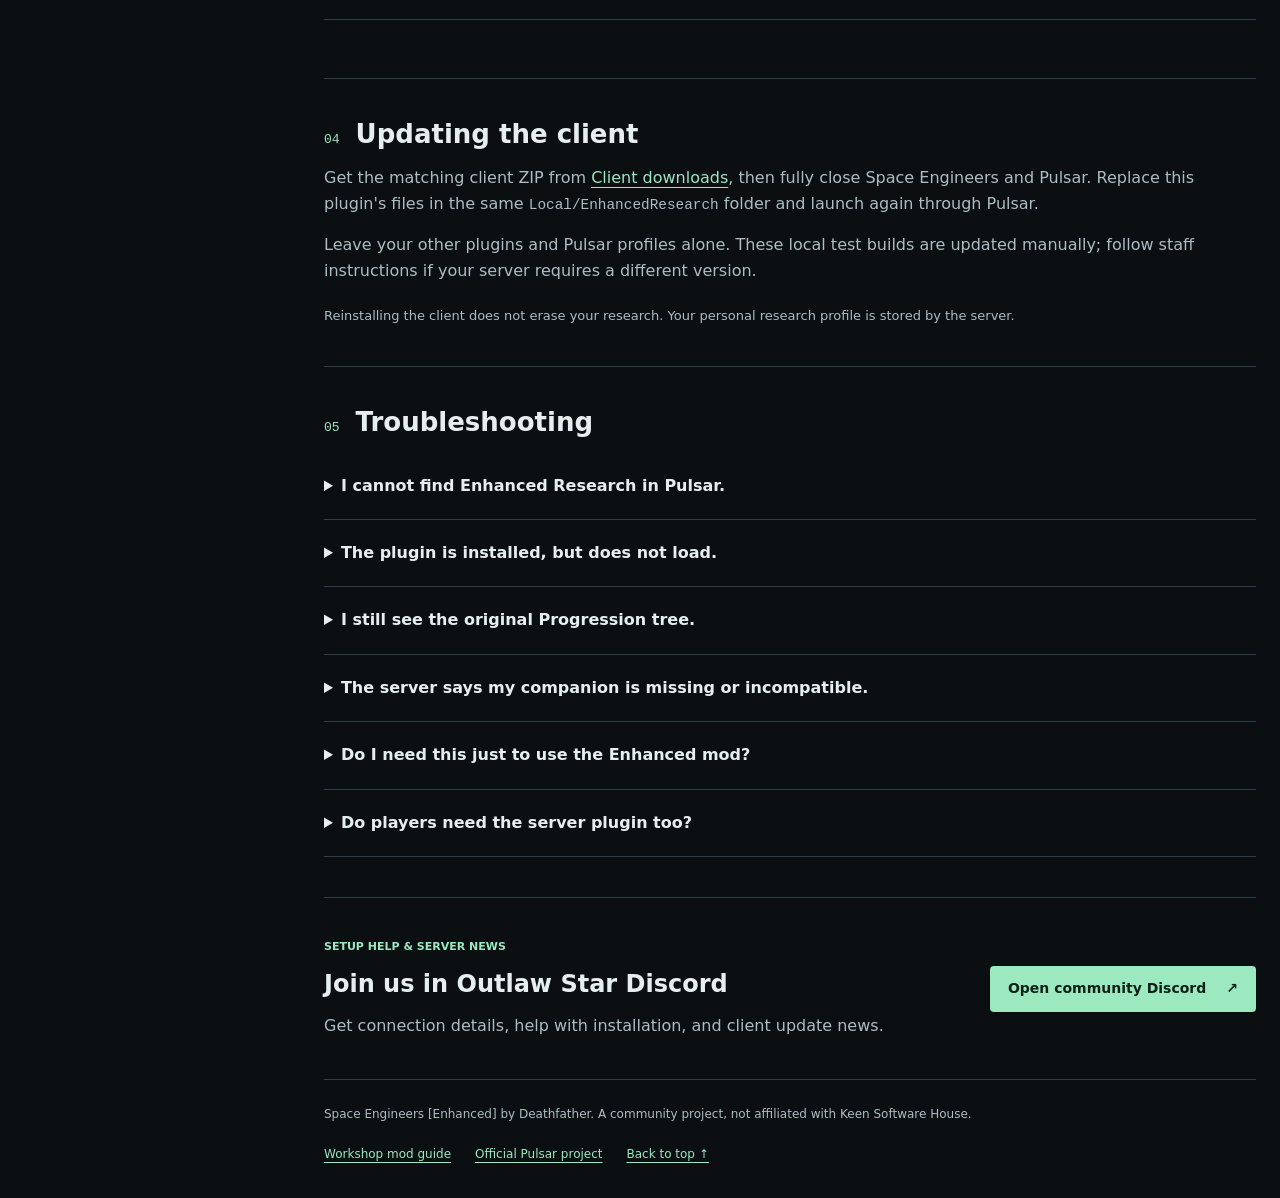
==== commit ce20eee0: "Call downloads Enhanced Research Plugin" ====
--- a/docs/index.html
+++ b/docs/index.html
@@ -49,8 +49,8 @@
         <div class="intro-meta"><span>Space Engineers 1</span><span>Windows</span><span>Public client test build</span></div>
         <div id="downloads" class="client-downloads" aria-label="Client downloads">
           <div class="install-links">
-            <a class="button primary" href="downloads/EnhancedResearch-Client-Interim-0.1.0-20261012.1.zip" download>Download Enhanced Research Client (.NET 10) <span aria-hidden="true">&#8595;</span></a>
-            <a class="text-link" href="downloads/EnhancedResearch-Client-Legacy-0.1.0-20261012.1.zip" download>Download Enhanced Research Client (Legacy / .NET 4.8) <span aria-hidden="true">&#8595;</span></a>
+            <a class="button primary" href="downloads/EnhancedResearch-Client-Interim-0.1.0-20261012.1.zip" download>Download Enhanced Research Plugin (.NET&nbsp;10) <span aria-hidden="true">&#8595;</span></a>
+            <a class="text-link" href="downloads/EnhancedResearch-Client-Legacy-0.1.0-20261012.1.zip" download>Download Enhanced Research Plugin (Legacy / .NET&nbsp;4.8) <span aria-hidden="true">&#8595;</span></a>
           </div>
           <p>Interim is the current tested build. Choose one runtime, not both.</p>
           <p class="download-meta">Test build 0.1.0 / 20261012.1 &middot; 64 KB each &middot; Client only &middot; <a href="downloads/checksums.json">SHA-256 checksums</a></p>
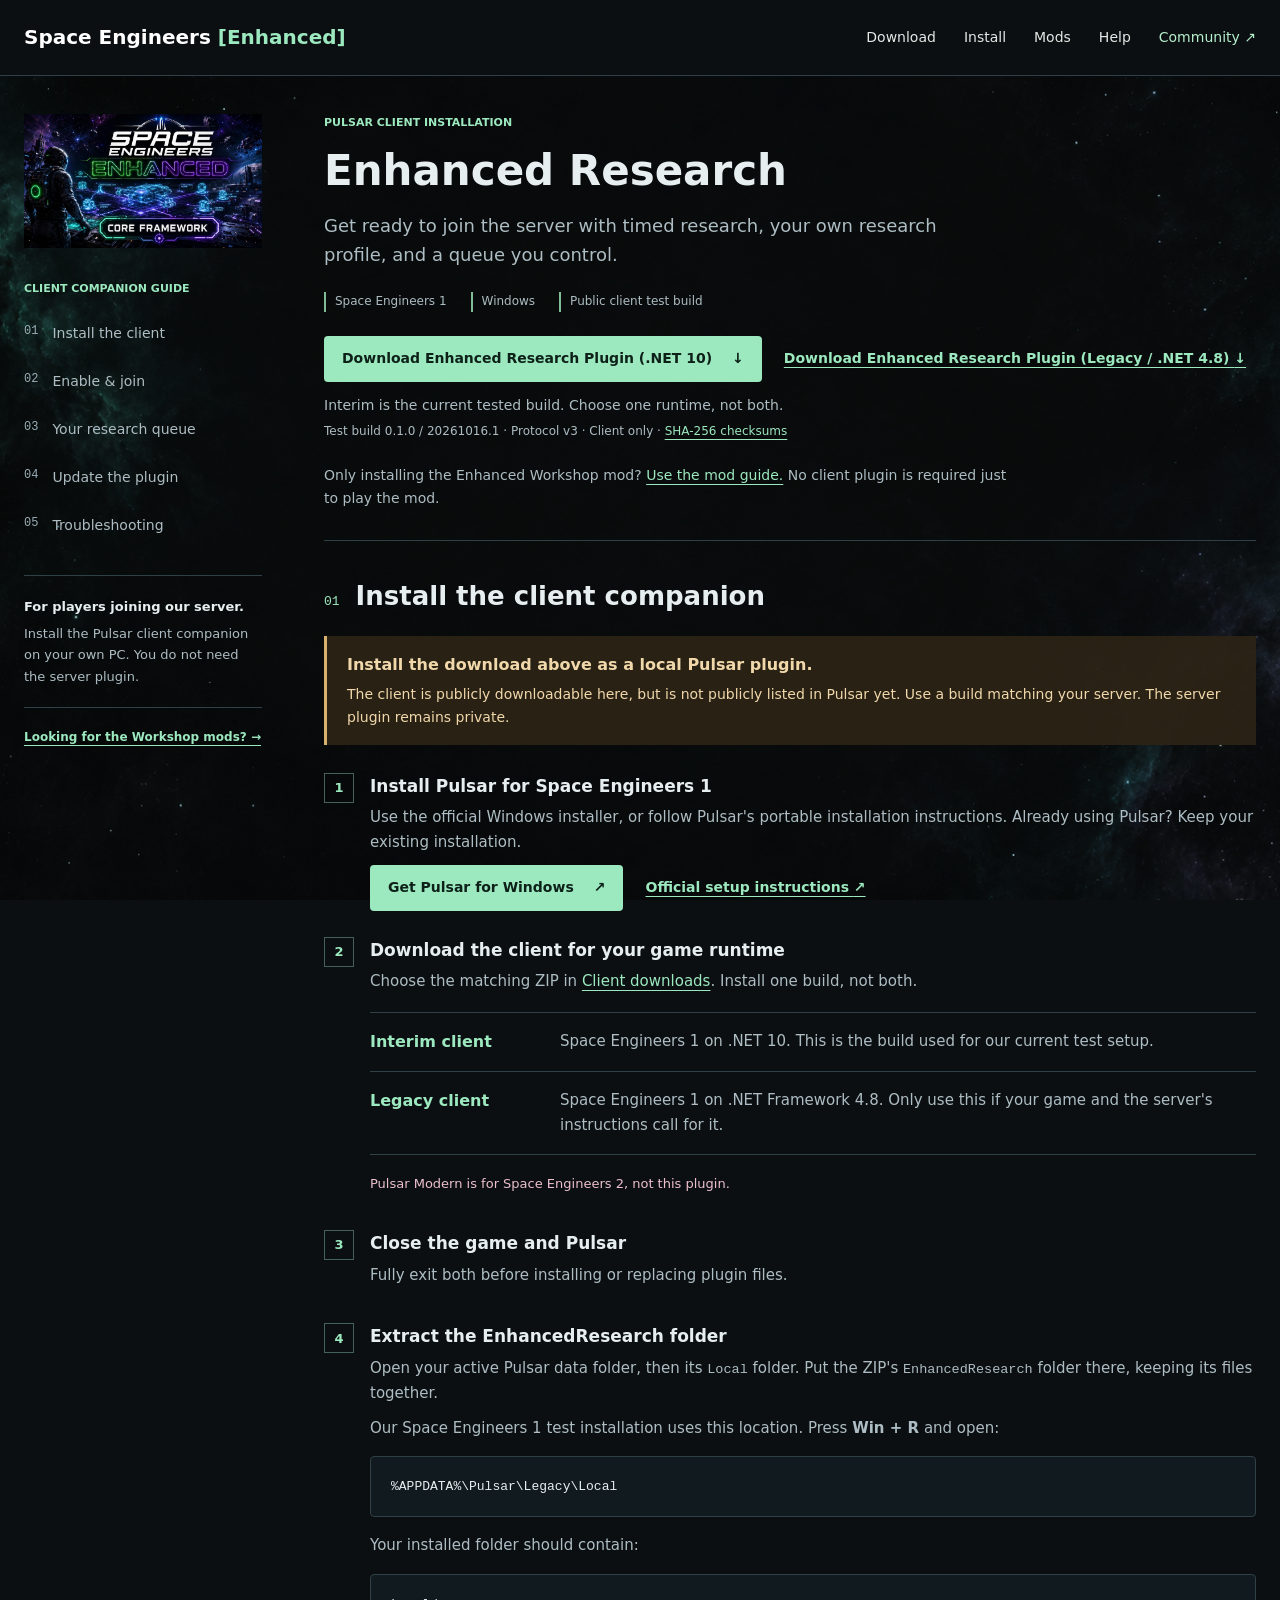
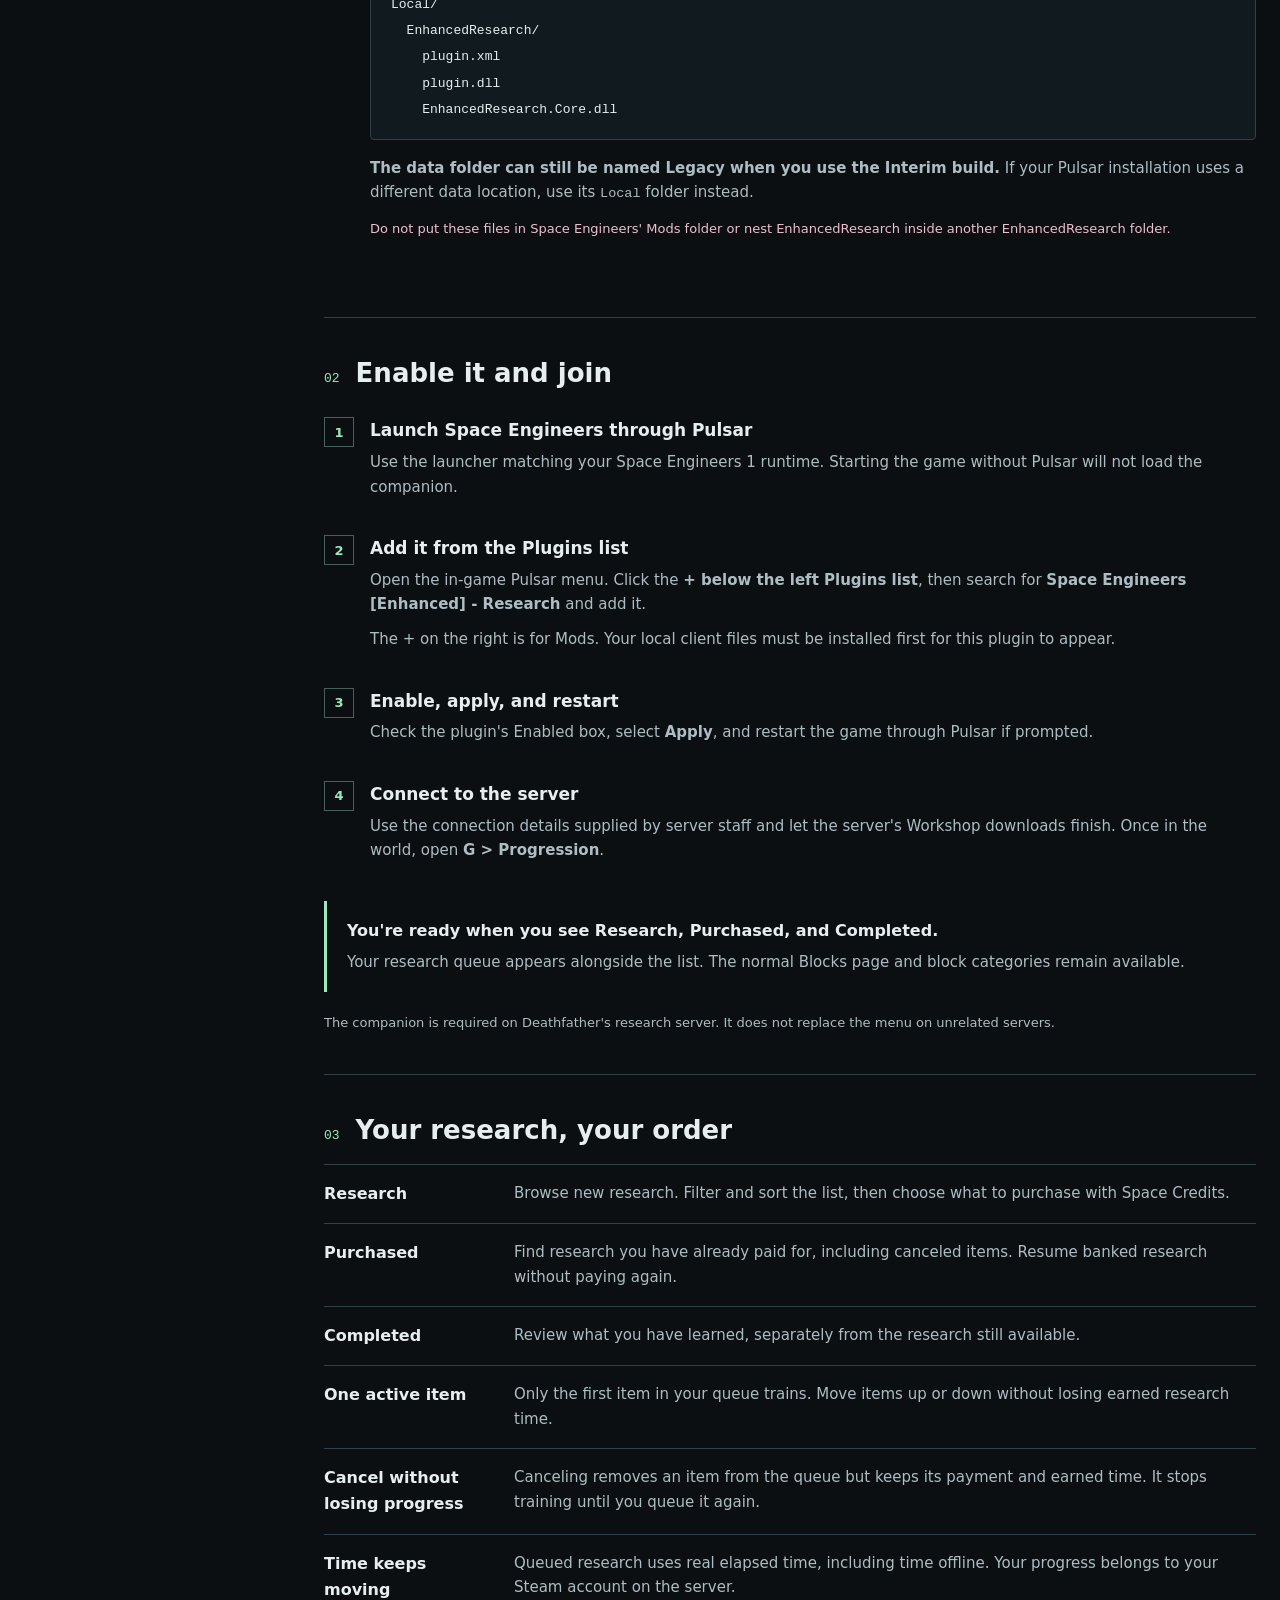
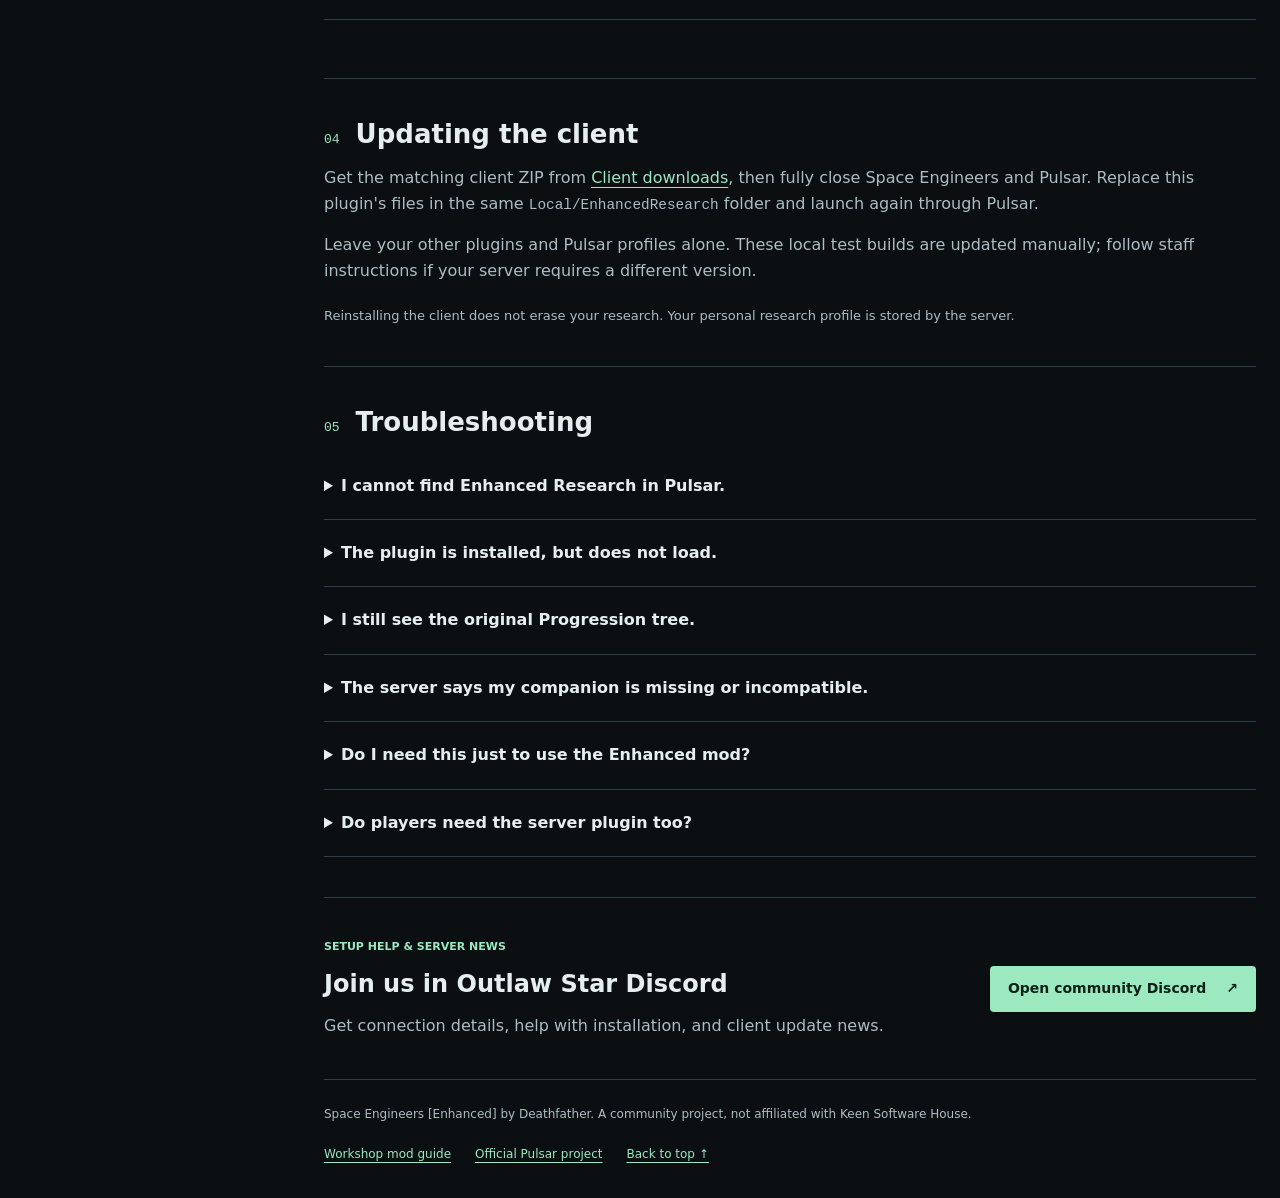
==== commit 1644c2b9: "Update Enhanced Research Plugin downloads to 20261016.1" ====
--- a/docs/index.html
+++ b/docs/index.html
@@ -49,11 +49,11 @@
         <div class="intro-meta"><span>Space Engineers 1</span><span>Windows</span><span>Public client test build</span></div>
         <div id="downloads" class="client-downloads" aria-label="Client downloads">
           <div class="install-links">
-            <a class="button primary" href="downloads/EnhancedResearch-Client-Interim-0.1.0-20261012.1.zip" download>Download Enhanced Research Plugin (.NET&nbsp;10) <span aria-hidden="true">&#8595;</span></a>
-            <a class="text-link" href="downloads/EnhancedResearch-Client-Legacy-0.1.0-20261012.1.zip" download>Download Enhanced Research Plugin (Legacy / .NET&nbsp;4.8) <span aria-hidden="true">&#8595;</span></a>
+            <a class="button primary" href="downloads/EnhancedResearch-Client-Interim-0.1.0-20261016.1.zip" download>Download Enhanced Research Plugin (.NET&nbsp;10) <span aria-hidden="true">&#8595;</span></a>
+            <a class="text-link" href="downloads/EnhancedResearch-Client-Legacy-0.1.0-20261016.1.zip" download>Download Enhanced Research Plugin (Legacy / .NET&nbsp;4.8) <span aria-hidden="true">&#8595;</span></a>
           </div>
           <p>Interim is the current tested build. Choose one runtime, not both.</p>
-          <p class="download-meta">Test build 0.1.0 / 20261012.1 &middot; 64 KB each &middot; Client only &middot; <a href="downloads/checksums.json">SHA-256 checksums</a></p>
+          <p class="download-meta">Test build 0.1.0 / 20261016.1 &middot; Protocol v3 &middot; Client only &middot; <a href="downloads/checksums.json">SHA-256 checksums</a></p>
         </div>
         <p class="guide-switch">Only installing the Enhanced Workshop mod? <a href="mods.html">Use the mod guide.</a> No client plugin is required just to play the mod.</p>
       </div>
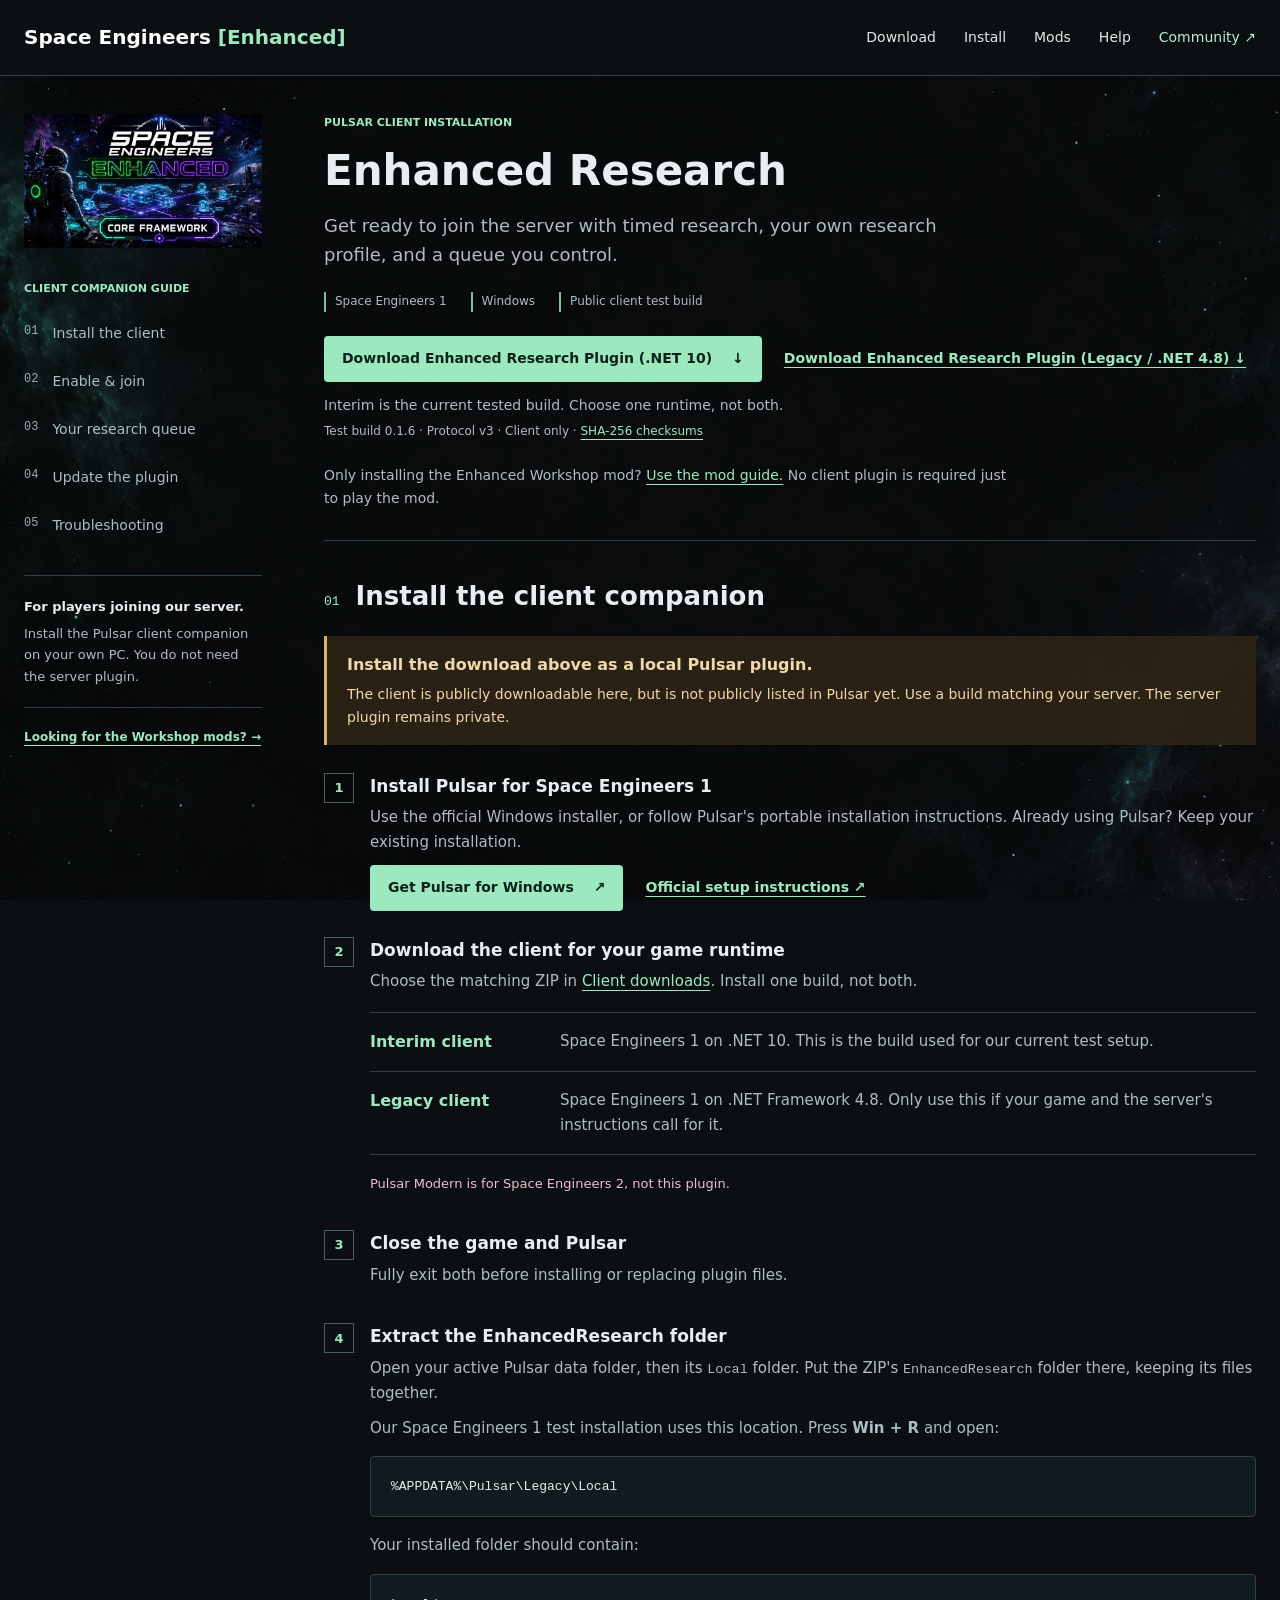
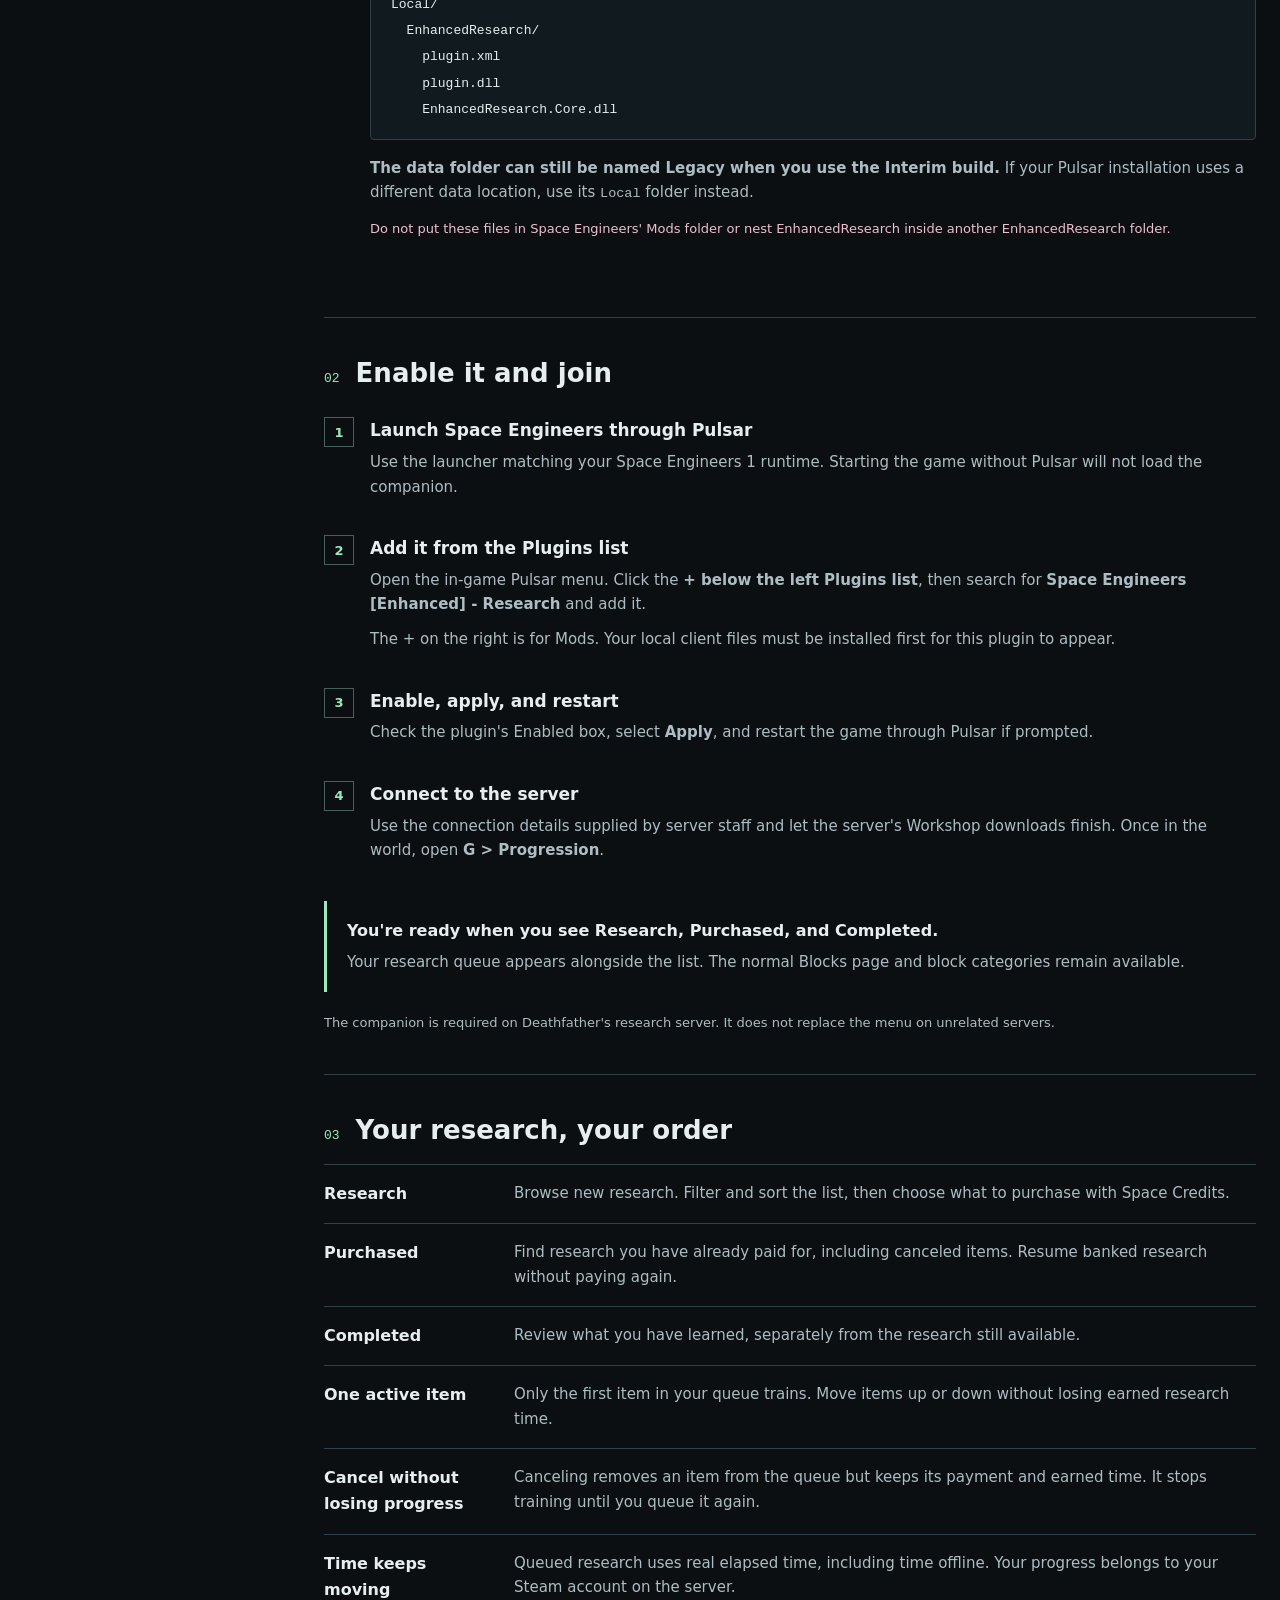
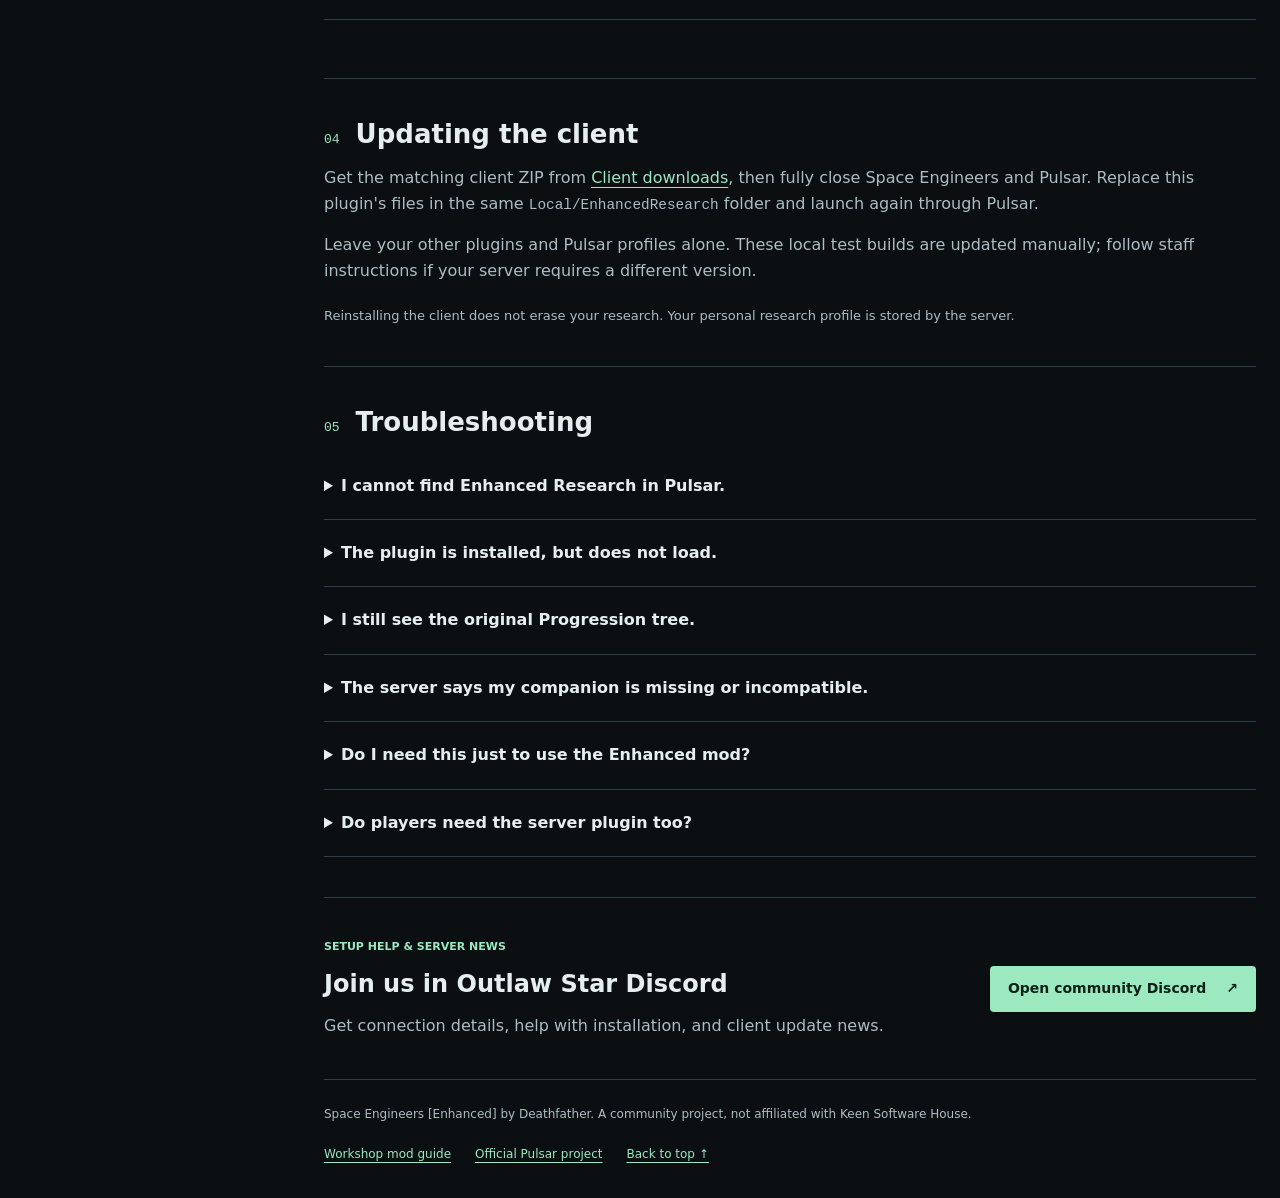
==== commit b1e143c9: "Update Enhanced Research client downloads to 0.1.6" ====
--- a/docs/index.html
+++ b/docs/index.html
@@ -49,11 +49,11 @@
         <div class="intro-meta"><span>Space Engineers 1</span><span>Windows</span><span>Public client test build</span></div>
         <div id="downloads" class="client-downloads" aria-label="Client downloads">
           <div class="install-links">
-            <a class="button primary" href="downloads/EnhancedResearch-Client-Interim-0.1.0-20261016.1.zip" download>Download Enhanced Research Plugin (.NET&nbsp;10) <span aria-hidden="true">&#8595;</span></a>
-            <a class="text-link" href="downloads/EnhancedResearch-Client-Legacy-0.1.0-20261016.1.zip" download>Download Enhanced Research Plugin (Legacy / .NET&nbsp;4.8) <span aria-hidden="true">&#8595;</span></a>
+            <a class="button primary" href="downloads/EnhancedResearch-Client-Interim-0.1.6.zip" download>Download Enhanced Research Plugin (.NET&nbsp;10) <span aria-hidden="true">&#8595;</span></a>
+            <a class="text-link" href="downloads/EnhancedResearch-Client-Legacy-0.1.6.zip" download>Download Enhanced Research Plugin (Legacy / .NET&nbsp;4.8) <span aria-hidden="true">&#8595;</span></a>
           </div>
           <p>Interim is the current tested build. Choose one runtime, not both.</p>
-          <p class="download-meta">Test build 0.1.0 / 20261016.1 &middot; Protocol v3 &middot; Client only &middot; <a href="downloads/checksums.json">SHA-256 checksums</a></p>
+          <p class="download-meta">Test build 0.1.6 &middot; Protocol v3 &middot; Client only &middot; <a href="downloads/checksums.json">SHA-256 checksums</a></p>
         </div>
         <p class="guide-switch">Only installing the Enhanced Workshop mod? <a href="mods.html">Use the mod guide.</a> No client plugin is required just to play the mod.</p>
       </div>
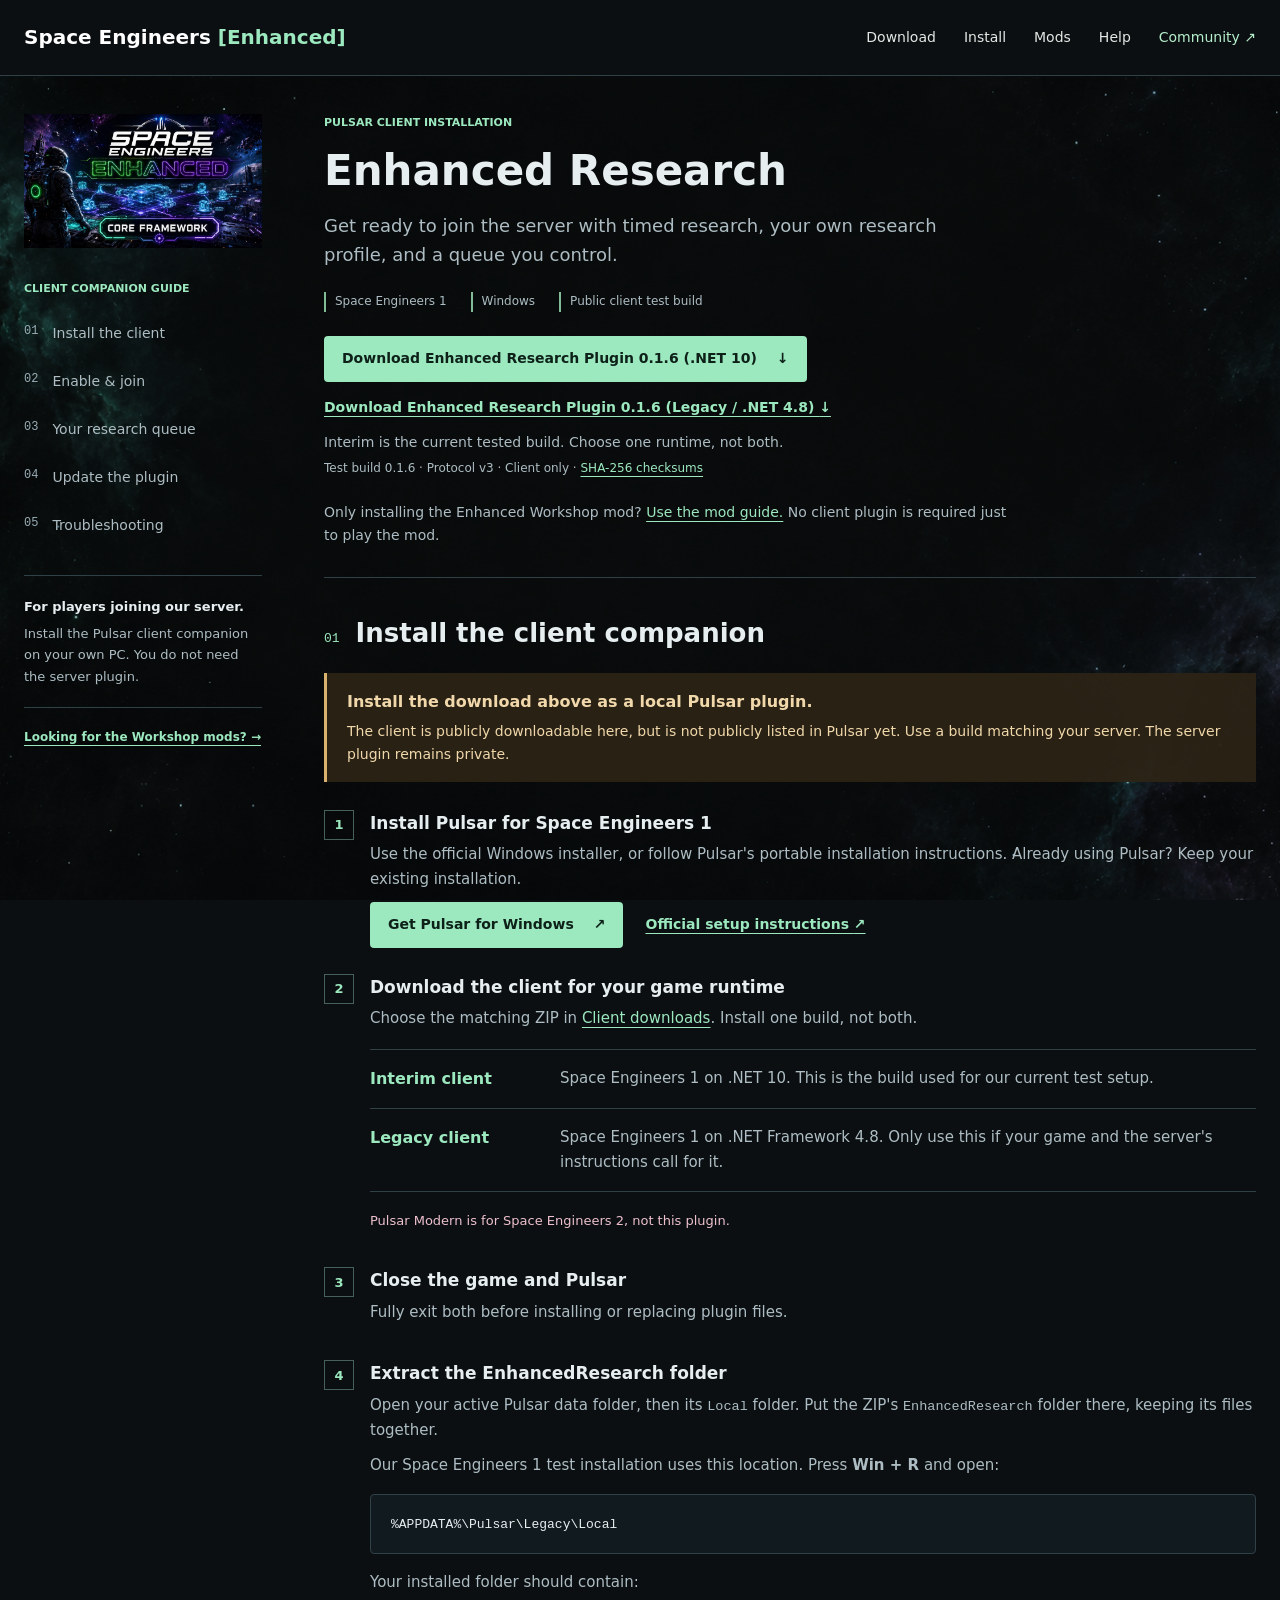
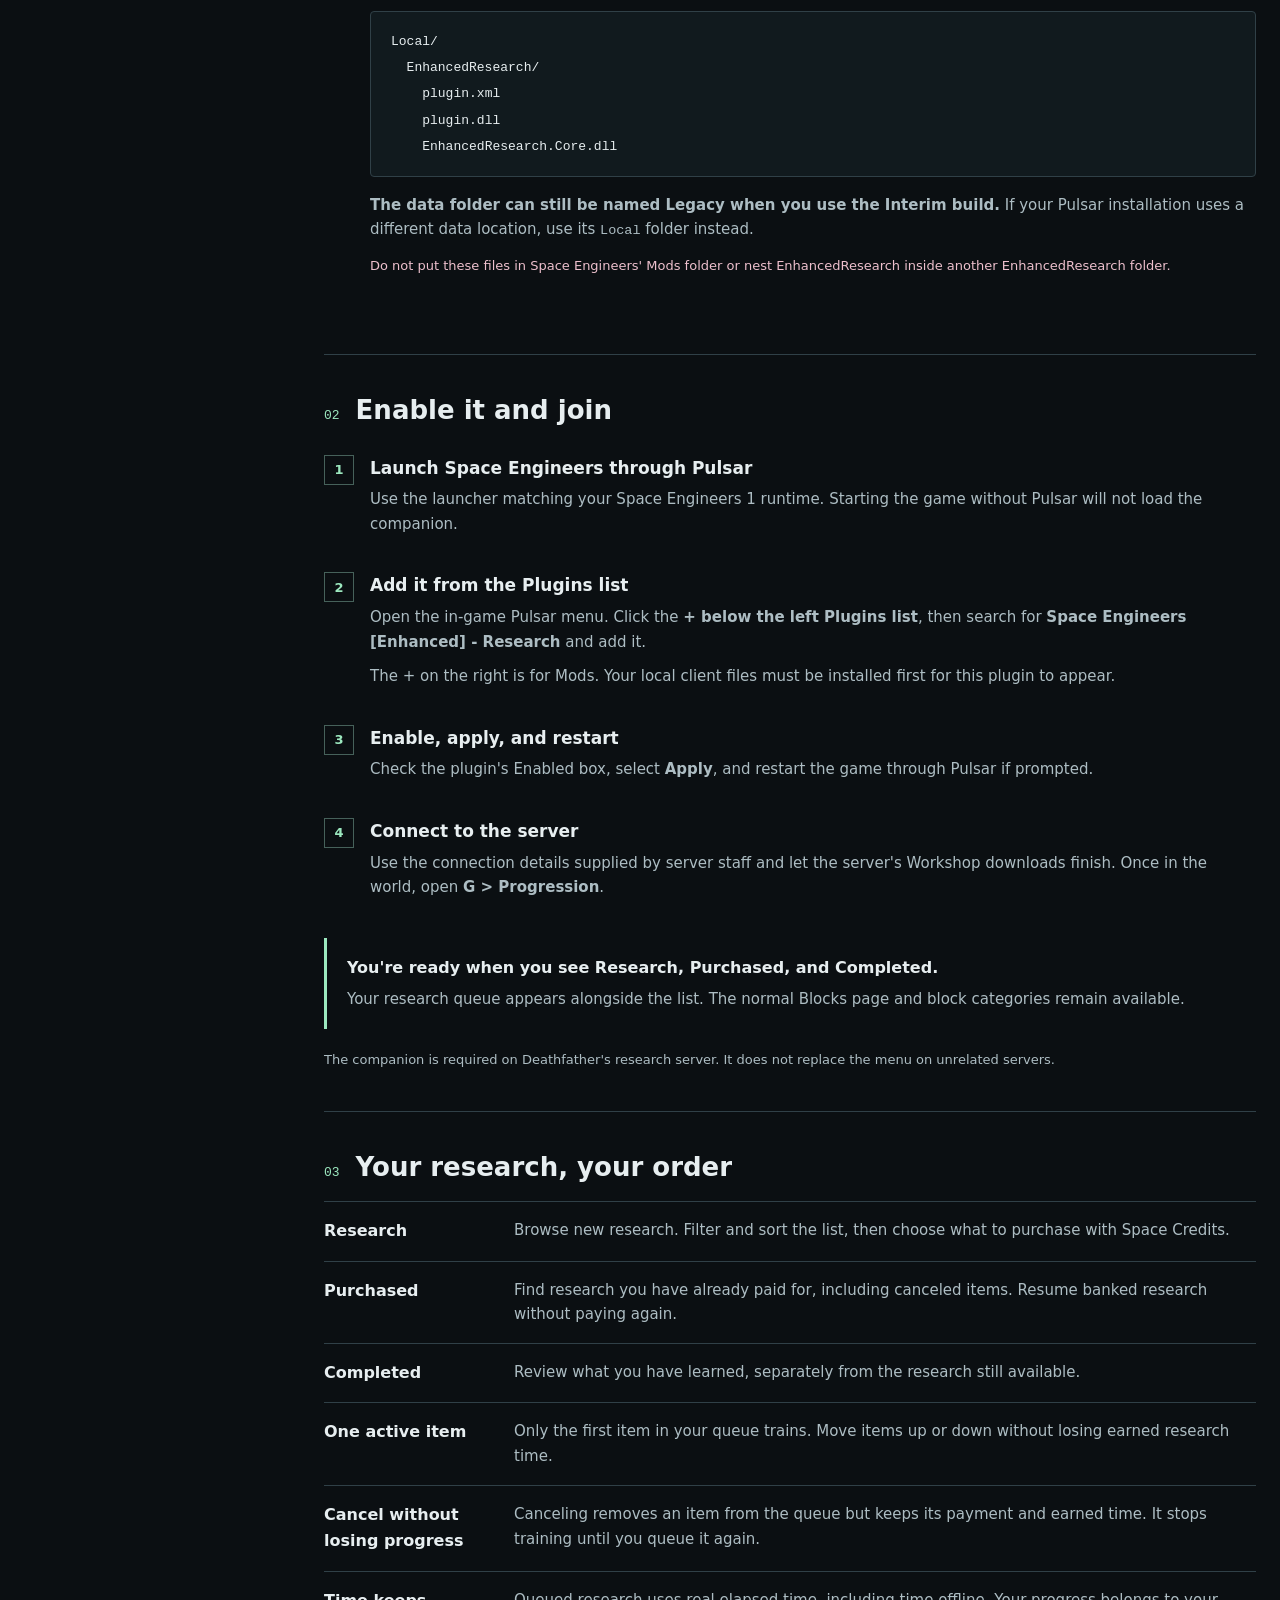
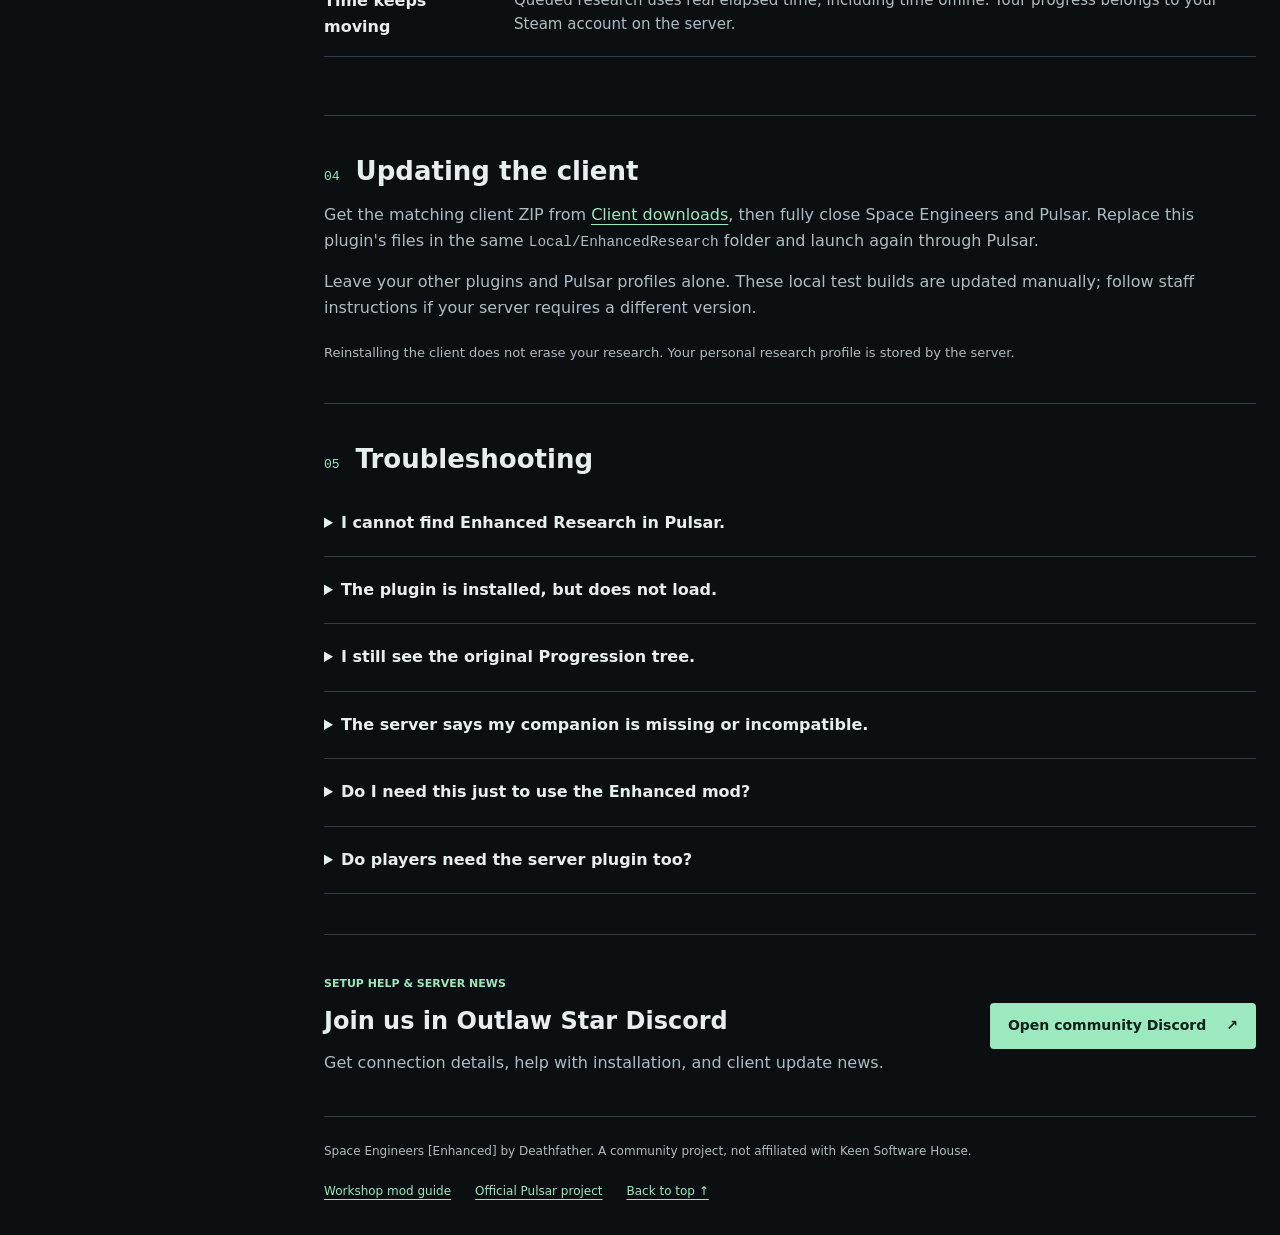
==== commit 9fa65b82: "Show plugin version on the download links" ====
--- a/docs/index.html
+++ b/docs/index.html
@@ -49,8 +49,8 @@
         <div class="intro-meta"><span>Space Engineers 1</span><span>Windows</span><span>Public client test build</span></div>
         <div id="downloads" class="client-downloads" aria-label="Client downloads">
           <div class="install-links">
-            <a class="button primary" href="downloads/EnhancedResearch-Client-Interim-0.1.6.zip" download>Download Enhanced Research Plugin (.NET&nbsp;10) <span aria-hidden="true">&#8595;</span></a>
-            <a class="text-link" href="downloads/EnhancedResearch-Client-Legacy-0.1.6.zip" download>Download Enhanced Research Plugin (Legacy / .NET&nbsp;4.8) <span aria-hidden="true">&#8595;</span></a>
+            <a class="button primary" href="downloads/EnhancedResearch-Client-Interim-0.1.6.zip" download>Download Enhanced Research Plugin 0.1.6 (.NET&nbsp;10) <span aria-hidden="true">&#8595;</span></a>
+            <a class="text-link" href="downloads/EnhancedResearch-Client-Legacy-0.1.6.zip" download>Download Enhanced Research Plugin 0.1.6 (Legacy / .NET&nbsp;4.8) <span aria-hidden="true">&#8595;</span></a>
           </div>
           <p>Interim is the current tested build. Choose one runtime, not both.</p>
           <p class="download-meta">Test build 0.1.6 &middot; Protocol v3 &middot; Client only &middot; <a href="downloads/checksums.json">SHA-256 checksums</a></p>
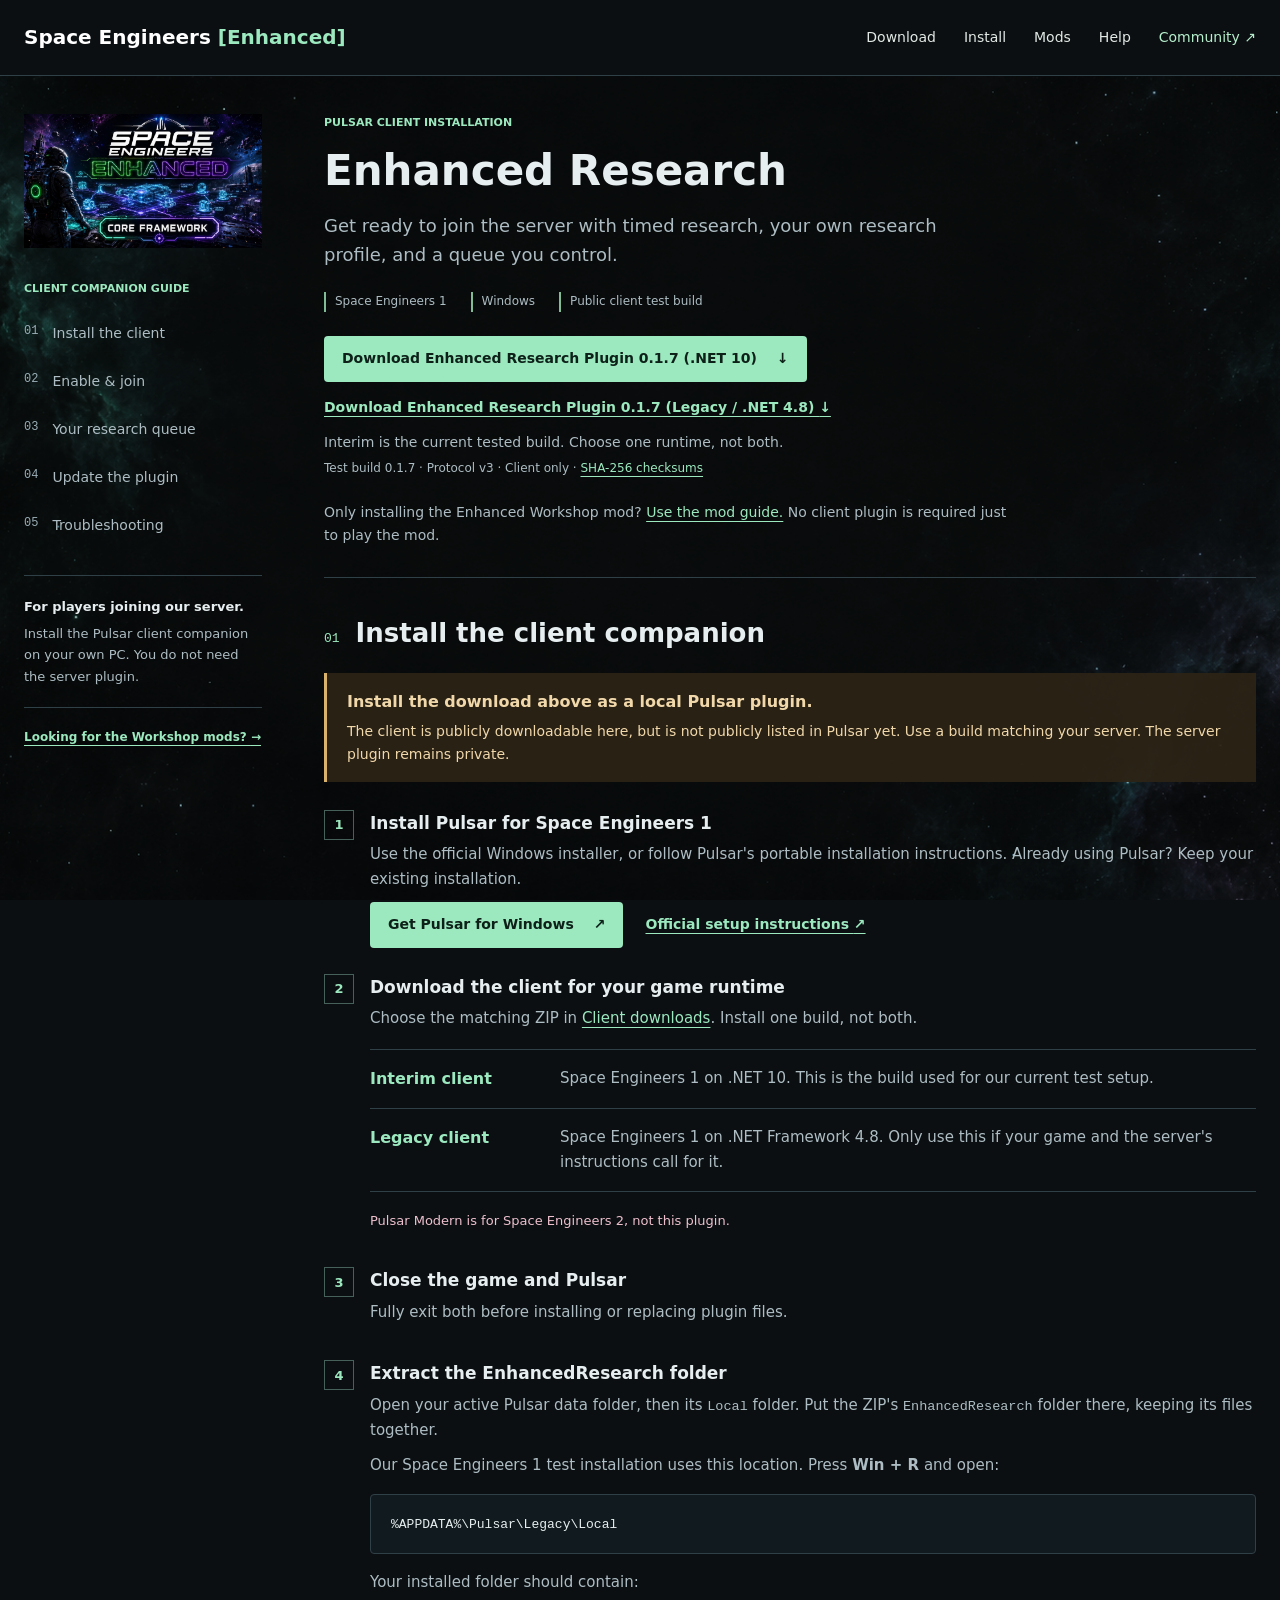
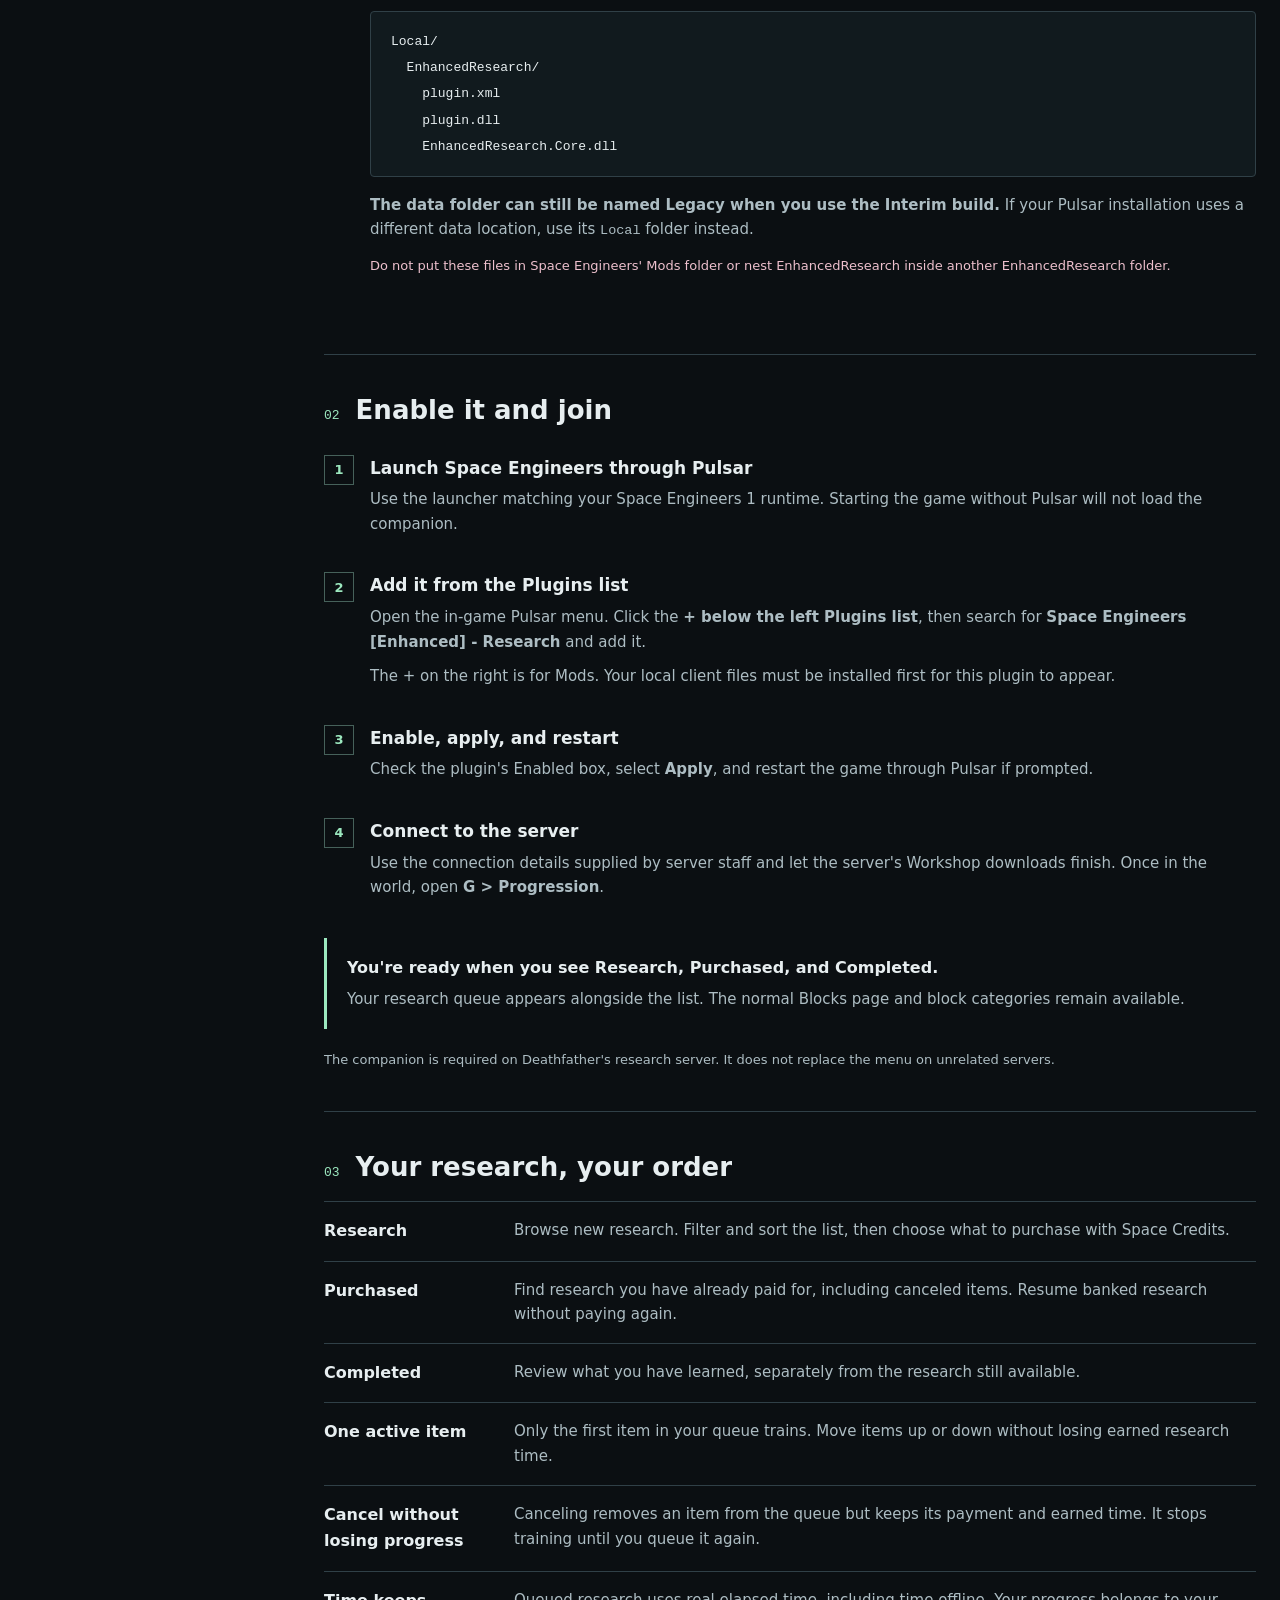
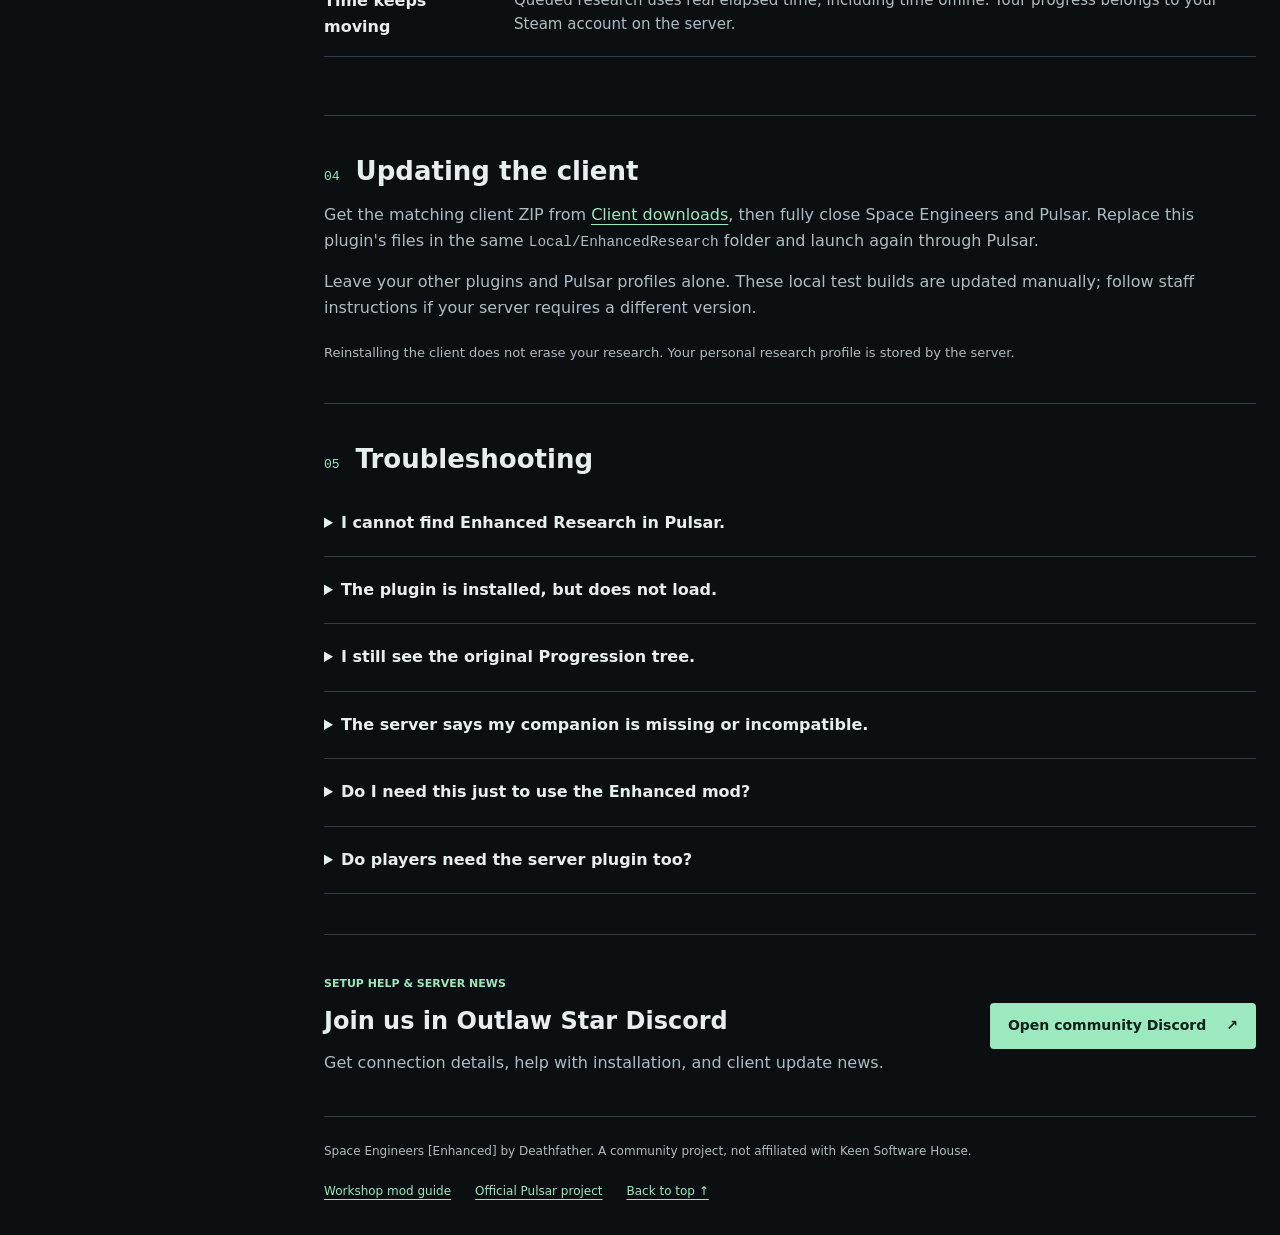
==== commit deb40cbe: "Update Enhanced Research client downloads to 0.1.7" ====
--- a/docs/index.html
+++ b/docs/index.html
@@ -49,11 +49,11 @@
         <div class="intro-meta"><span>Space Engineers 1</span><span>Windows</span><span>Public client test build</span></div>
         <div id="downloads" class="client-downloads" aria-label="Client downloads">
           <div class="install-links">
-            <a class="button primary" href="downloads/EnhancedResearch-Client-Interim-0.1.6.zip" download>Download Enhanced Research Plugin 0.1.6 (.NET&nbsp;10) <span aria-hidden="true">&#8595;</span></a>
-            <a class="text-link" href="downloads/EnhancedResearch-Client-Legacy-0.1.6.zip" download>Download Enhanced Research Plugin 0.1.6 (Legacy / .NET&nbsp;4.8) <span aria-hidden="true">&#8595;</span></a>
+            <a class="button primary" href="downloads/EnhancedResearch-Client-Interim-0.1.7.zip" download>Download Enhanced Research Plugin 0.1.7 (.NET&nbsp;10) <span aria-hidden="true">&#8595;</span></a>
+            <a class="text-link" href="downloads/EnhancedResearch-Client-Legacy-0.1.7.zip" download>Download Enhanced Research Plugin 0.1.7 (Legacy / .NET&nbsp;4.8) <span aria-hidden="true">&#8595;</span></a>
           </div>
           <p>Interim is the current tested build. Choose one runtime, not both.</p>
-          <p class="download-meta">Test build 0.1.6 &middot; Protocol v3 &middot; Client only &middot; <a href="downloads/checksums.json">SHA-256 checksums</a></p>
+          <p class="download-meta">Test build 0.1.7 &middot; Protocol v3 &middot; Client only &middot; <a href="downloads/checksums.json">SHA-256 checksums</a></p>
         </div>
         <p class="guide-switch">Only installing the Enhanced Workshop mod? <a href="mods.html">Use the mod guide.</a> No client plugin is required just to play the mod.</p>
       </div>
